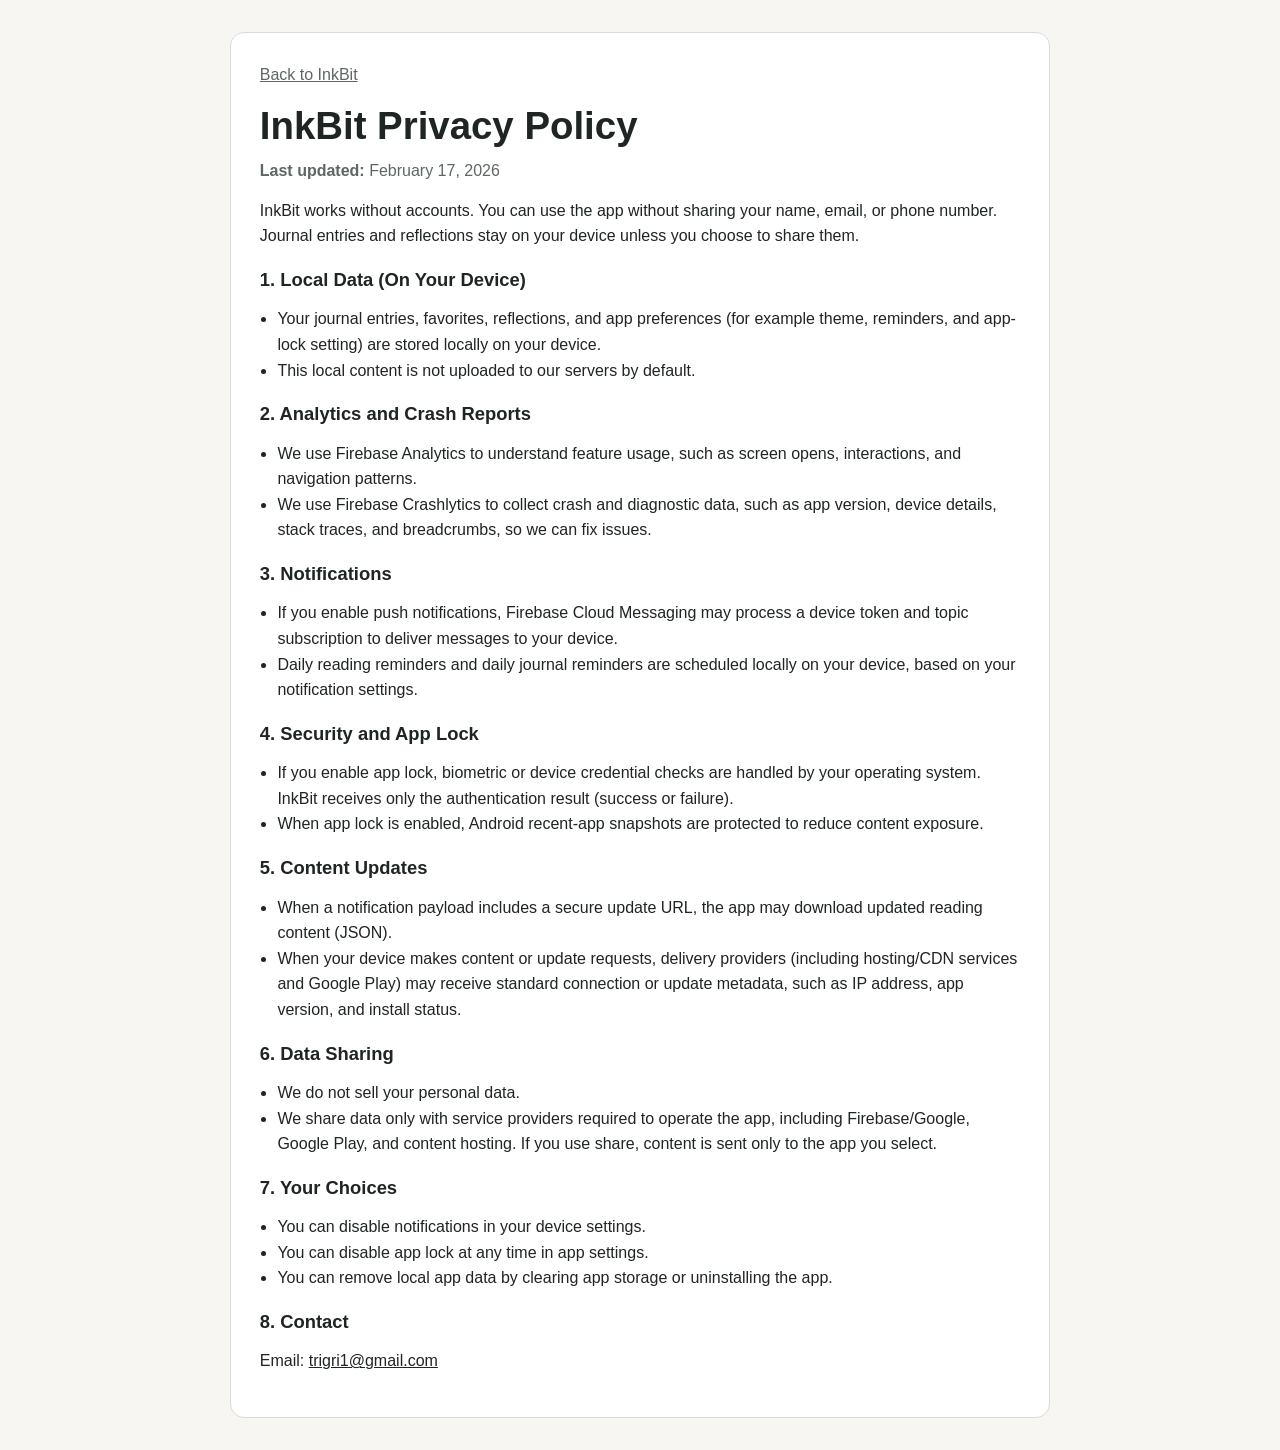
==== privacy/index.html @ 8ea50a35 "add index page for home page" ====
<!doctype html>
<html lang="en">
  <head>
    <meta charset="UTF-8" />
    <meta name="viewport" content="width=device-width, initial-scale=1" />
    <title>InkBit Privacy Policy</title>
    <meta
      name="description"
      content="InkBit privacy policy covering local data, analytics, crash reporting, notifications, security, and user choices."
    />
    <style>
      :root {
        color-scheme: light;
        --bg: #f7f6f3;
        --surface: #ffffff;
        --text: #1f2523;
        --muted: #5d6763;
        --border: #d8ddd9;
      }

      * {
        box-sizing: border-box;
      }

      body {
        margin: 0;
        background: var(--bg);
        color: var(--text);
        font-family: -apple-system, BlinkMacSystemFont, "Segoe UI", Roboto, Helvetica, Arial,
          "Apple Color Emoji", "Segoe UI Emoji", sans-serif;
        line-height: 1.6;
      }

      main {
        max-width: 860px;
        margin: 0 auto;
        padding: 1.25rem;
      }

      article {
        background: var(--surface);
        border: 1px solid var(--border);
        border-radius: 14px;
        padding: 1.25rem;
      }

      h1,
      h2 {
        margin-top: 0;
        line-height: 1.25;
      }

      h1 {
        margin-bottom: 0.5rem;
        font-size: clamp(1.8rem, 5.5vw, 2.4rem);
      }

      h2 {
        margin-top: 1.2rem;
        font-size: 1.15rem;
      }

      p {
        margin: 0 0 0.9rem;
      }

      ul {
        margin: 0 0 0.9rem;
        padding-left: 1.1rem;
      }

      .meta,
      .top-link {
        color: var(--muted);
      }

      .top-link a,
      a {
        color: inherit;
      }

      @media (min-width: 700px) {
        main {
          padding: 2rem 1.25rem;
        }

        article {
          padding: 1.8rem;
        }
      }
    </style>
  </head>
  <body>
    <main>
      <article>
        <!-- Source of truth: privacy/privacy_policy.md -->
        <p class="top-link"><a href="/">Back to InkBit</a></p>

        <h1>InkBit Privacy Policy</h1>
        <p class="meta"><strong>Last updated:</strong> February 17, 2026</p>

        <p>
          InkBit works without accounts. You can use the app without sharing your name, email, or phone number.
          Journal entries and reflections stay on your device unless you choose to share them.
        </p>

        <h2>1. Local Data (On Your Device)</h2>
        <ul>
          <li>
            Your journal entries, favorites, reflections, and app preferences (for example theme, reminders, and
            app-lock setting) are stored locally on your device.
          </li>
          <li>This local content is not uploaded to our servers by default.</li>
        </ul>

        <h2>2. Analytics and Crash Reports</h2>
        <ul>
          <li>
            We use Firebase Analytics to understand feature usage, such as screen opens, interactions, and
            navigation patterns.
          </li>
          <li>
            We use Firebase Crashlytics to collect crash and diagnostic data, such as app version, device details,
            stack traces, and breadcrumbs, so we can fix issues.
          </li>
        </ul>

        <h2>3. Notifications</h2>
        <ul>
          <li>
            If you enable push notifications, Firebase Cloud Messaging may process a device token and topic
            subscription to deliver messages to your device.
          </li>
          <li>
            Daily reading reminders and daily journal reminders are scheduled locally on your device, based on your
            notification settings.
          </li>
        </ul>

        <h2>4. Security and App Lock</h2>
        <ul>
          <li>
            If you enable app lock, biometric or device credential checks are handled by your operating system.
            InkBit receives only the authentication result (success or failure).
          </li>
          <li>
            When app lock is enabled, Android recent-app snapshots are protected to reduce content exposure.
          </li>
        </ul>

        <h2>5. Content Updates</h2>
        <ul>
          <li>
            When a notification payload includes a secure update URL, the app may download updated reading content
            (JSON).
          </li>
          <li>
            When your device makes content or update requests, delivery providers (including hosting/CDN services and
            Google Play) may receive standard connection or update metadata, such as IP address, app version, and
            install status.
          </li>
        </ul>

        <h2>6. Data Sharing</h2>
        <ul>
          <li>We do not sell your personal data.</li>
          <li>
            We share data only with service providers required to operate the app, including Firebase/Google, Google
            Play, and content hosting. If you use share, content is sent only to the app you select.
          </li>
        </ul>

        <h2>7. Your Choices</h2>
        <ul>
          <li>You can disable notifications in your device settings.</li>
          <li>You can disable app lock at any time in app settings.</li>
          <li>You can remove local app data by clearing app storage or uninstalling the app.</li>
        </ul>

        <h2>8. Contact</h2>
        <p>Email: <a href="mailto:trigri1@gmail.com">trigri1@gmail.com</a></p>
      </article>
    </main>
  </body>
</html>
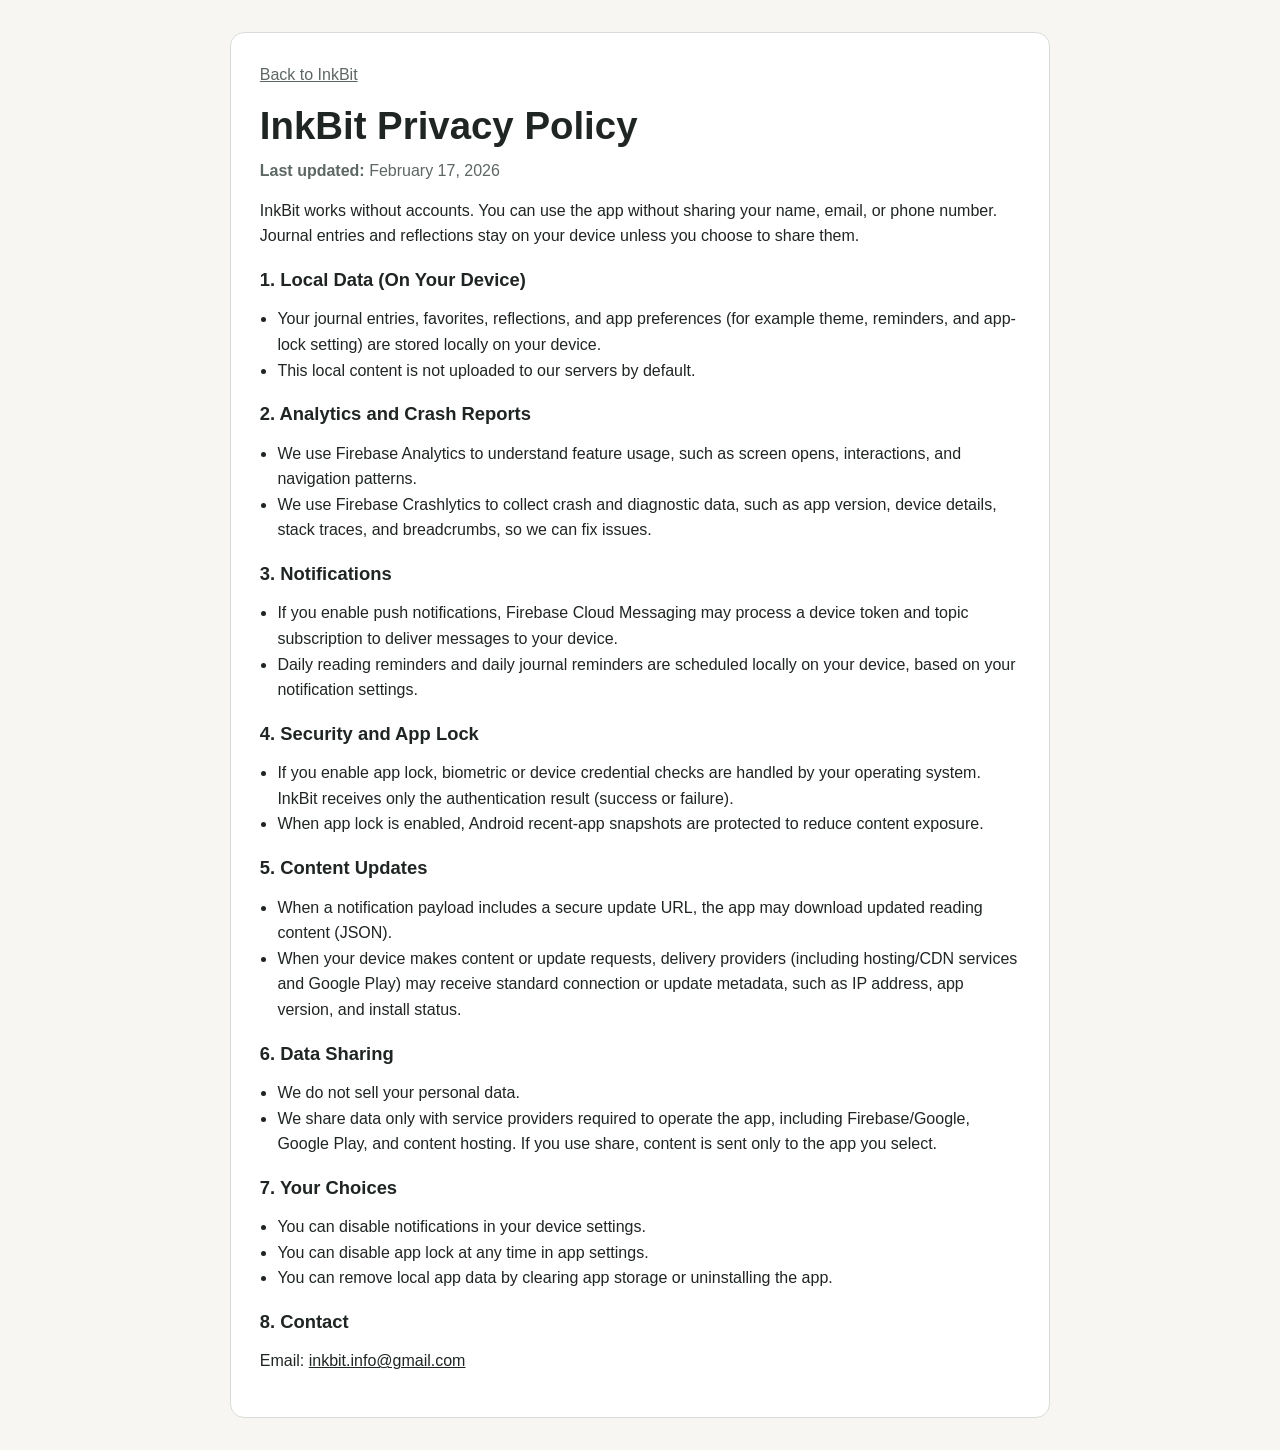
==== commit 101aa458: "add index page for home page" ====
--- a/privacy/index.html
+++ b/privacy/index.html
@@ -178,7 +178,7 @@
         </ul>
 
         <h2>8. Contact</h2>
-        <p>Email: <a href="mailto:trigri1@gmail.com">trigri1@gmail.com</a></p>
+        <p>Email: <a href="mailto:inkbit.info@gmail.com">inkbit.info@gmail.com</a></p>
       </article>
     </main>
   </body>
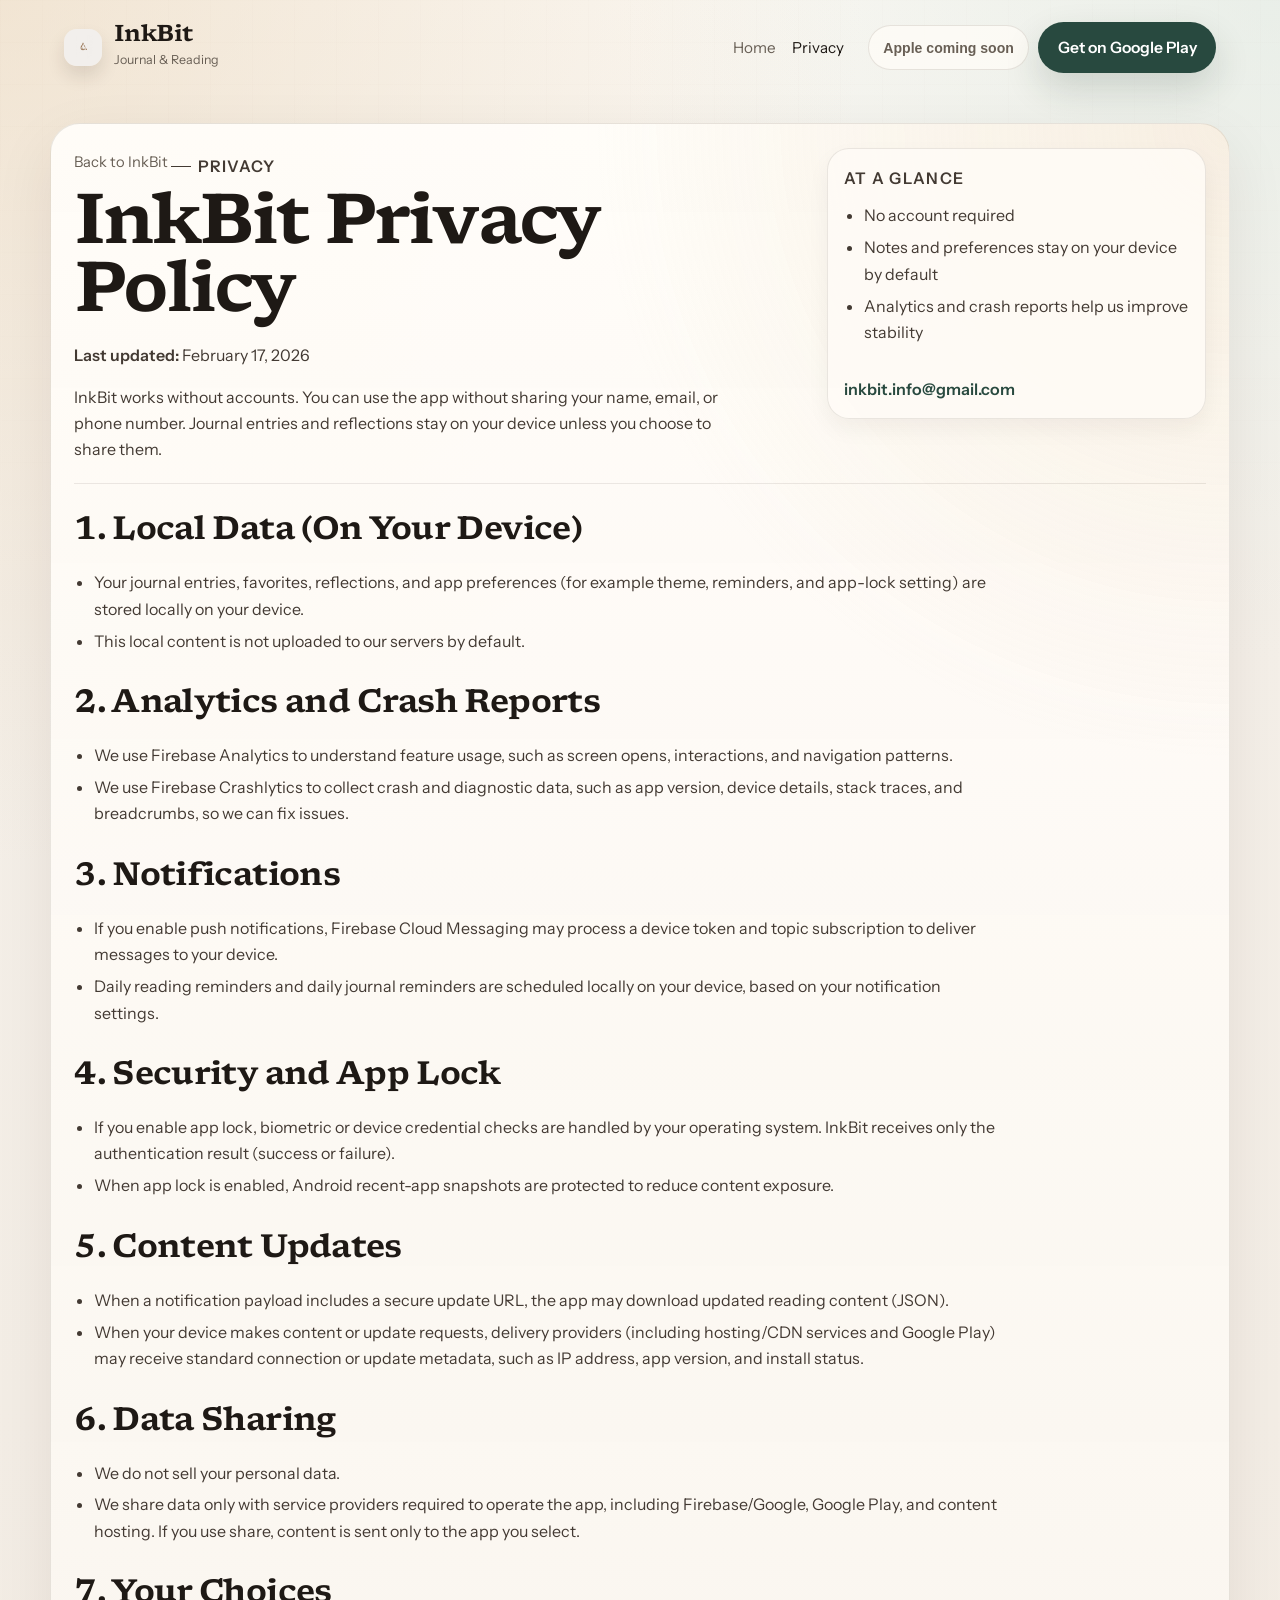
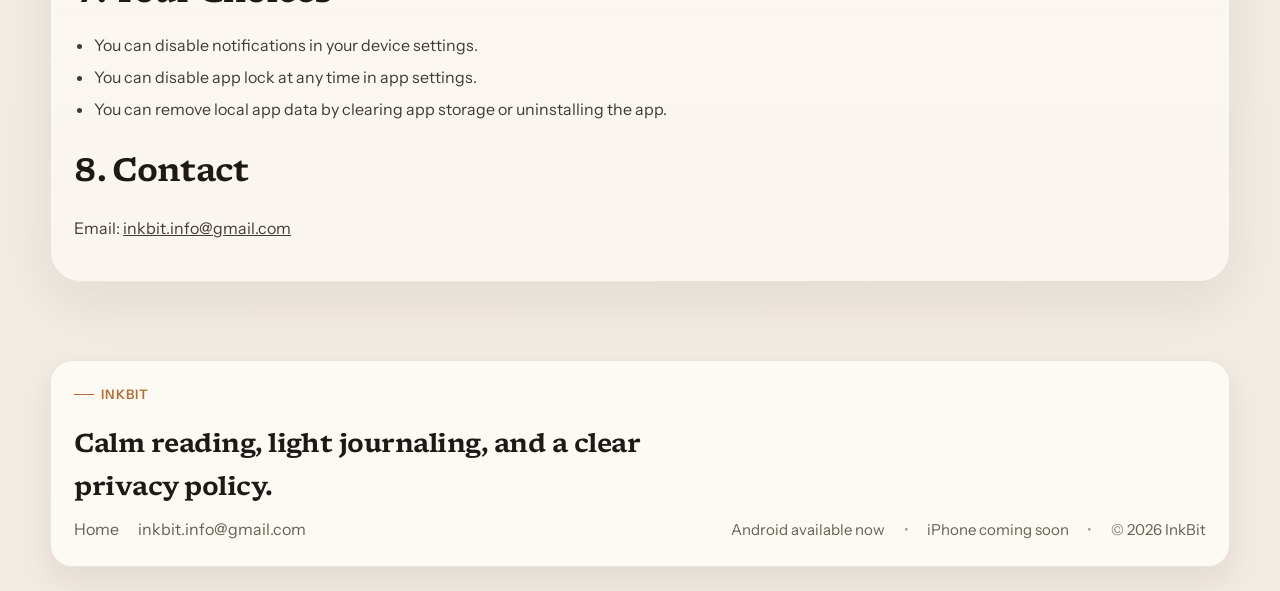
==== commit 8c76df55: "new desing look and feel" ====
--- a/privacy/index.html
+++ b/privacy/index.html
@@ -3,183 +3,225 @@
   <head>
     <meta charset="UTF-8" />
     <meta name="viewport" content="width=device-width, initial-scale=1" />
-    <title>InkBit Privacy Policy</title>
+    <title>InkBit: Journal & Reading Privacy Policy</title>
     <meta
       name="description"
-      content="InkBit privacy policy covering local data, analytics, crash reporting, notifications, security, and user choices."
-    />
-    <style>
-      :root {
-        color-scheme: light;
-        --bg: #f7f6f3;
-        --surface: #ffffff;
-        --text: #1f2523;
-        --muted: #5d6763;
-        --border: #d8ddd9;
-      }
-
-      * {
-        box-sizing: border-box;
-      }
-
-      body {
-        margin: 0;
-        background: var(--bg);
-        color: var(--text);
-        font-family: -apple-system, BlinkMacSystemFont, "Segoe UI", Roboto, Helvetica, Arial,
-          "Apple Color Emoji", "Segoe UI Emoji", sans-serif;
-        line-height: 1.6;
-      }
-
-      main {
-        max-width: 860px;
-        margin: 0 auto;
-        padding: 1.25rem;
-      }
-
-      article {
-        background: var(--surface);
-        border: 1px solid var(--border);
-        border-radius: 14px;
-        padding: 1.25rem;
-      }
-
-      h1,
-      h2 {
-        margin-top: 0;
-        line-height: 1.25;
-      }
-
-      h1 {
-        margin-bottom: 0.5rem;
-        font-size: clamp(1.8rem, 5.5vw, 2.4rem);
-      }
-
-      h2 {
-        margin-top: 1.2rem;
-        font-size: 1.15rem;
-      }
-
-      p {
-        margin: 0 0 0.9rem;
-      }
-
-      ul {
-        margin: 0 0 0.9rem;
-        padding-left: 1.1rem;
-      }
-
-      .meta,
-      .top-link {
-        color: var(--muted);
-      }
-
-      .top-link a,
-      a {
-        color: inherit;
-      }
-
-      @media (min-width: 700px) {
-        main {
-          padding: 2rem 1.25rem;
-        }
-
-        article {
-          padding: 1.8rem;
-        }
-      }
-    </style>
+      content="Privacy policy for InkBit: Journal & Reading, covering local data, analytics, crash reporting, notifications, security, and user choices."
+    />
+    <meta
+      http-equiv="Content-Security-Policy"
+      content="default-src 'self'; script-src 'self'; style-src 'self'; img-src 'self' data:; font-src 'self'; connect-src 'none'; object-src 'none'; base-uri 'none'; form-action 'self'; manifest-src 'self'; media-src 'self'; worker-src 'none'; block-all-mixed-content"
+    />
+    <meta name="robots" content="index,follow,max-image-preview:large" />
+    <meta name="referrer" content="no-referrer" />
+    <meta name="theme-color" content="#f4efe8" />
+    <link rel="icon" type="image/png" sizes="32x32" href="../assets/branding/favicon-32.png" />
+    <link rel="apple-touch-icon" sizes="180x180" href="../assets/branding/apple-touch-icon.png" />
+    <link rel="manifest" href="../site.webmanifest" />
+    <link rel="canonical" href="https://proj.github.io/inkbit-legal/privacy/" />
+    <link rel="preload" href="../assets/fonts/newsreader-600.woff2" as="font" type="font/woff2" crossorigin />
+    <link rel="preload" href="../assets/fonts/instrument-sans-400.woff2" as="font" type="font/woff2" crossorigin />
+    <link rel="stylesheet" href="../assets/site.css" />
+    <meta property="og:title" content="InkBit: Journal & Reading Privacy Policy" />
+    <meta
+      property="og:description"
+      content="Privacy policy for InkBit: Journal & Reading, covering local data, analytics, crash reporting, notifications, security, and user choices."
+    />
+    <meta property="og:url" content="https://proj.github.io/inkbit-legal/privacy/" />
+    <meta property="og:type" content="article" />
+    <meta property="og:site_name" content="InkBit: Journal & Reading" />
+    <meta property="og:image" content="https://proj.github.io/inkbit-legal/assets/branding/og-card.png" />
+    <meta property="og:image:alt" content="InkBit: Journal & Reading social preview" />
+    <meta property="og:image:width" content="1200" />
+    <meta property="og:image:height" content="630" />
+    <meta name="twitter:card" content="summary_large_image" />
+    <meta name="twitter:title" content="InkBit: Journal & Reading Privacy Policy" />
+    <meta
+      name="twitter:description"
+      content="Privacy policy for InkBit: Journal & Reading, covering local data, analytics, crash reporting, notifications, security, and user choices."
+    />
+    <meta name="twitter:image" content="https://proj.github.io/inkbit-legal/assets/branding/og-card.png" />
+    <script src="../assets/site.js" defer></script>
   </head>
-  <body>
-    <main>
-      <article>
-        <!-- Source of truth: privacy/privacy_policy.md -->
-        <p class="top-link"><a href="/">Back to InkBit</a></p>
-
-        <h1>InkBit Privacy Policy</h1>
-        <p class="meta"><strong>Last updated:</strong> February 17, 2026</p>
-
-        <p>
-          InkBit works without accounts. You can use the app without sharing your name, email, or phone number.
-          Journal entries and reflections stay on your device unless you choose to share them.
-        </p>
-
-        <h2>1. Local Data (On Your Device)</h2>
-        <ul>
-          <li>
-            Your journal entries, favorites, reflections, and app preferences (for example theme, reminders, and
-            app-lock setting) are stored locally on your device.
-          </li>
-          <li>This local content is not uploaded to our servers by default.</li>
-        </ul>
-
-        <h2>2. Analytics and Crash Reports</h2>
-        <ul>
-          <li>
-            We use Firebase Analytics to understand feature usage, such as screen opens, interactions, and
-            navigation patterns.
-          </li>
-          <li>
-            We use Firebase Crashlytics to collect crash and diagnostic data, such as app version, device details,
-            stack traces, and breadcrumbs, so we can fix issues.
-          </li>
-        </ul>
-
-        <h2>3. Notifications</h2>
-        <ul>
-          <li>
-            If you enable push notifications, Firebase Cloud Messaging may process a device token and topic
-            subscription to deliver messages to your device.
-          </li>
-          <li>
-            Daily reading reminders and daily journal reminders are scheduled locally on your device, based on your
-            notification settings.
-          </li>
-        </ul>
-
-        <h2>4. Security and App Lock</h2>
-        <ul>
-          <li>
-            If you enable app lock, biometric or device credential checks are handled by your operating system.
-            InkBit receives only the authentication result (success or failure).
-          </li>
-          <li>
-            When app lock is enabled, Android recent-app snapshots are protected to reduce content exposure.
-          </li>
-        </ul>
-
-        <h2>5. Content Updates</h2>
-        <ul>
-          <li>
-            When a notification payload includes a secure update URL, the app may download updated reading content
-            (JSON).
-          </li>
-          <li>
-            When your device makes content or update requests, delivery providers (including hosting/CDN services and
-            Google Play) may receive standard connection or update metadata, such as IP address, app version, and
-            install status.
-          </li>
-        </ul>
-
-        <h2>6. Data Sharing</h2>
-        <ul>
-          <li>We do not sell your personal data.</li>
-          <li>
-            We share data only with service providers required to operate the app, including Firebase/Google, Google
-            Play, and content hosting. If you use share, content is sent only to the app you select.
-          </li>
-        </ul>
-
-        <h2>7. Your Choices</h2>
-        <ul>
-          <li>You can disable notifications in your device settings.</li>
-          <li>You can disable app lock at any time in app settings.</li>
-          <li>You can remove local app data by clearing app storage or uninstalling the app.</li>
-        </ul>
-
-        <h2>8. Contact</h2>
-        <p>Email: <a href="mailto:inkbit.info@gmail.com">inkbit.info@gmail.com</a></p>
-      </article>
+  <body class="policy-page">
+    <a class="skip-link" href="#main">Skip to content</a>
+
+    <header class="site-header site-header--menu" data-site-header>
+      <div class="container site-header__inner">
+        <a class="brand" href="../" aria-label="InkBit home">
+          <img
+            class="brand__icon"
+            src="../assets/branding/inkbit_app_icon_1024.png"
+            alt=""
+            width="64"
+            height="64"
+          />
+          <span class="brand__lockup">
+            <span class="brand__name">InkBit</span>
+            <span class="brand__tag">Journal &amp; Reading</span>
+          </span>
+        </a>
+
+        <button
+          class="site-header__menu-toggle"
+          type="button"
+          aria-label="Open site menu"
+          aria-controls="site-primary-nav"
+          aria-expanded="false"
+          data-menu-toggle
+          hidden
+        >
+          <span></span>
+          <span></span>
+          <span></span>
+        </button>
+
+        <nav class="site-nav" id="site-primary-nav" aria-label="Primary">
+          <a href="../">Home</a>
+          <a href="./" aria-current="page">Privacy</a>
+        </nav>
+
+        <div class="site-header__actions" aria-label="Store availability">
+          <button class="button button--disabled site-header__coming-soon" type="button" disabled aria-disabled="true">
+            Apple coming soon
+          </button>
+          <a
+            class="button button--primary site-header__cta"
+            href="https://play.google.com/store/apps/details?id=com.trigri.inkbit"
+            target="_blank"
+            rel="noopener noreferrer"
+            >Get on Google Play</a
+          >
+        </div>
+      </div>
+    </header>
+
+    <main class="policy-main" id="main">
+      <section class="section policy-section">
+        <div class="container">
+          <article class="policy-article" data-reveal>
+            <div class="policy-hero">
+              <div class="policy-hero__copy">
+                <a class="policy-back" href="../">Back to InkBit</a>
+                <p class="section-kicker">Privacy</p>
+                <h1>InkBit Privacy Policy</h1>
+                <p class="policy-meta"><strong>Last updated:</strong> February 17, 2026</p>
+                <p class="policy-summary">
+                  InkBit works without accounts. You can use the app without sharing your name, email, or phone
+                  number. Journal entries and reflections stay on your device unless you choose to share them.
+                </p>
+              </div>
+
+              <aside class="policy-card" aria-label="Privacy at a glance">
+                <p class="policy-card__title">At a glance</p>
+                <ul class="policy-card__list">
+                  <li>No account required</li>
+                  <li>Notes and preferences stay on your device by default</li>
+                  <li>Analytics and crash reports help us improve stability</li>
+                </ul>
+                <a class="policy-card__link" href="mailto:inkbit.info@gmail.com">inkbit.info@gmail.com</a>
+              </aside>
+            </div>
+
+            <div class="policy-prose">
+              <h2>1. Local Data (On Your Device)</h2>
+              <ul>
+                <li>
+                  Your journal entries, favorites, reflections, and app preferences (for example theme, reminders, and
+                  app-lock setting) are stored locally on your device.
+                </li>
+                <li>This local content is not uploaded to our servers by default.</li>
+              </ul>
+
+              <h2>2. Analytics and Crash Reports</h2>
+              <ul>
+                <li>
+                  We use Firebase Analytics to understand feature usage, such as screen opens, interactions, and
+                  navigation patterns.
+                </li>
+                <li>
+                  We use Firebase Crashlytics to collect crash and diagnostic data, such as app version, device
+                  details, stack traces, and breadcrumbs, so we can fix issues.
+                </li>
+              </ul>
+
+              <h2>3. Notifications</h2>
+              <ul>
+                <li>
+                  If you enable push notifications, Firebase Cloud Messaging may process a device token and topic
+                  subscription to deliver messages to your device.
+                </li>
+                <li>
+                  Daily reading reminders and daily journal reminders are scheduled locally on your device, based on
+                  your notification settings.
+                </li>
+              </ul>
+
+              <h2>4. Security and App Lock</h2>
+              <ul>
+                <li>
+                  If you enable app lock, biometric or device credential checks are handled by your operating system.
+                  InkBit receives only the authentication result (success or failure).
+                </li>
+                <li>When app lock is enabled, Android recent-app snapshots are protected to reduce content exposure.</li>
+              </ul>
+
+              <h2>5. Content Updates</h2>
+              <ul>
+                <li>
+                  When a notification payload includes a secure update URL, the app may download updated reading
+                  content (JSON).
+                </li>
+                <li>
+                  When your device makes content or update requests, delivery providers (including hosting/CDN services
+                  and Google Play) may receive standard connection or update metadata, such as IP address, app
+                  version, and install status.
+                </li>
+              </ul>
+
+              <h2>6. Data Sharing</h2>
+              <ul>
+                <li>We do not sell your personal data.</li>
+                <li>
+                  We share data only with service providers required to operate the app, including Firebase/Google,
+                  Google Play, and content hosting. If you use share, content is sent only to the app you select.
+                </li>
+              </ul>
+
+              <h2>7. Your Choices</h2>
+              <ul>
+                <li>You can disable notifications in your device settings.</li>
+                <li>You can disable app lock at any time in app settings.</li>
+                <li>You can remove local app data by clearing app storage or uninstalling the app.</li>
+              </ul>
+
+              <h2>8. Contact</h2>
+              <p>Email: <a href="mailto:inkbit.info@gmail.com">inkbit.info@gmail.com</a></p>
+            </div>
+          </article>
+        </div>
+      </section>
     </main>
+
+    <footer class="site-footer">
+      <div class="container">
+        <div class="site-footer__panel" data-reveal>
+          <div class="site-footer__top">
+            <p class="section-kicker">InkBit</p>
+            <h2 class="site-footer__title">Calm reading, light journaling, and a clear privacy policy.</h2>
+            <div class="site-footer__links">
+              <a href="../">Home</a>
+              <a href="mailto:inkbit.info@gmail.com">inkbit.info@gmail.com</a>
+            </div>
+          </div>
+
+          <div class="site-footer__meta">
+            <span>Android available now</span>
+            <span>iPhone coming soon</span>
+            <span>&copy; 2026 InkBit</span>
+          </div>
+        </div>
+      </div>
+    </footer>
   </body>
 </html>
--- a/assets/site.css
+++ b/assets/site.css
@@ -0,0 +1,1469 @@
+@font-face {
+  font-family: "Instrument Sans";
+  src: url("fonts/instrument-sans-400.woff2") format("woff2");
+  font-weight: 400;
+  font-style: normal;
+  font-display: swap;
+}
+
+@font-face {
+  font-family: "Instrument Sans";
+  src: url("fonts/instrument-sans-600.woff2") format("woff2");
+  font-weight: 600;
+  font-style: normal;
+  font-display: swap;
+}
+
+@font-face {
+  font-family: "Newsreader";
+  src: url("fonts/newsreader-600.woff2") format("woff2");
+  font-weight: 600;
+  font-style: normal;
+  font-display: swap;
+}
+
+:root {
+  color-scheme: light;
+  --header-offset: 6.5rem;
+  --bg: #f4efe8;
+  --bg-strong: #ebe2d5;
+  --surface: rgba(255, 252, 247, 0.94);
+  --surface-solid: #fffdfa;
+  --surface-soft: #f6f0e6;
+  --surface-deep: #ecdfcf;
+  --text: #1e1915;
+  --muted: #685f55;
+  --line: rgba(69, 53, 39, 0.14);
+  --line-strong: rgba(53, 37, 23, 0.22);
+  --accent: #28493f;
+  --accent-strong: #183128;
+  --accent-soft: #dbe7e0;
+  --warm: #e8d2b4;
+  --warm-strong: #b56f36;
+  --shadow-soft: 0 20px 60px rgba(45, 30, 19, 0.08);
+  --shadow-card: 0 14px 32px rgba(40, 27, 18, 0.08);
+  --radius-xl: 28px;
+  --radius-lg: 22px;
+  --radius-md: 16px;
+  --radius-sm: 12px;
+  --max-width: 1180px;
+}
+
+* {
+  box-sizing: border-box;
+}
+
+html {
+  scroll-behavior: smooth;
+  scroll-padding-top: var(--header-offset);
+}
+
+body {
+  margin: 0;
+  min-width: 320px;
+  background:
+    radial-gradient(circle at top left, rgba(232, 210, 180, 0.5), transparent 34%),
+    radial-gradient(circle at top right, rgba(219, 231, 224, 0.55), transparent 26%),
+    linear-gradient(180deg, #fbf8f3 0%, var(--bg) 28%, #f2ebe2 100%);
+  color: var(--text);
+  font-family: "Instrument Sans", -apple-system, BlinkMacSystemFont, "Segoe UI", sans-serif;
+  line-height: 1.65;
+}
+
+body::before {
+  content: "";
+  position: fixed;
+  inset: 0;
+  pointer-events: none;
+  background-image:
+    linear-gradient(rgba(87, 68, 46, 0.03) 1px, transparent 1px),
+    linear-gradient(90deg, rgba(87, 68, 46, 0.03) 1px, transparent 1px);
+  background-size: 42px 42px;
+  mask-image: linear-gradient(180deg, rgba(0, 0, 0, 0.25), transparent 72%);
+}
+
+img {
+  max-width: 100%;
+}
+
+a {
+  color: inherit;
+}
+
+button,
+a {
+  -webkit-tap-highlight-color: transparent;
+}
+
+:focus-visible {
+  outline: 3px solid rgba(181, 111, 54, 0.45);
+  outline-offset: 4px;
+}
+
+.skip-link {
+  position: absolute;
+  left: 1rem;
+  top: -4rem;
+  z-index: 100;
+  padding: 0.75rem 1rem;
+  border-radius: 999px;
+  background: var(--text);
+  color: #fff;
+  text-decoration: none;
+}
+
+.skip-link:focus {
+  top: 1rem;
+}
+
+.container {
+  width: min(calc(100% - 2rem), var(--max-width));
+  margin: 0 auto;
+}
+
+.section {
+  padding: 1.8rem 0;
+}
+
+.section[id] {
+  scroll-margin-top: var(--header-offset);
+}
+
+.section-header {
+  max-width: 46rem;
+  margin-bottom: 1.15rem;
+}
+
+.section-kicker {
+  display: inline-flex;
+  align-items: center;
+  gap: 0.4rem;
+  margin: 0 0 0.85rem;
+  color: var(--warm-strong);
+  font-size: 0.82rem;
+  font-weight: 600;
+  letter-spacing: 0.08em;
+  text-transform: uppercase;
+}
+
+.section-kicker::before {
+  content: "";
+  width: 1.25rem;
+  height: 1px;
+  background: currentColor;
+}
+
+.section-title {
+  margin: 0;
+  font-family: "Newsreader", Georgia, serif;
+  font-weight: 600;
+  font-size: clamp(1.85rem, 4.35vw, 3rem);
+  line-height: 1.04;
+  letter-spacing: -0.03em;
+}
+
+.section-copy {
+  margin: 0.85rem 0 0;
+  color: var(--muted);
+  font-size: 1.03rem;
+}
+
+.button {
+  display: inline-flex;
+  align-items: center;
+  justify-content: center;
+  gap: 0.55rem;
+  min-height: 3.2rem;
+  padding: 0.8rem 1.15rem;
+  border: 1px solid transparent;
+  border-radius: 999px;
+  font-size: 0.98rem;
+  font-weight: 600;
+  line-height: 1;
+  text-decoration: none;
+  transition:
+    transform 180ms ease,
+    background-color 180ms ease,
+    border-color 180ms ease,
+    color 180ms ease;
+}
+
+.button:hover,
+.button:focus-visible {
+  transform: translateY(-1px);
+}
+
+.button:active {
+  transform: translateY(1px);
+}
+
+.button--primary {
+  background: var(--accent);
+  color: #fff;
+  box-shadow: 0 16px 36px rgba(24, 49, 40, 0.16);
+}
+
+.button--primary:hover,
+.button--primary:focus-visible {
+  background: var(--accent-strong);
+}
+
+.button--secondary {
+  background: rgba(255, 252, 247, 0.9);
+  border-color: var(--line-strong);
+  color: var(--text);
+}
+
+.button--quiet {
+  background: rgba(255, 252, 247, 0.72);
+  border-color: transparent;
+  color: var(--muted);
+}
+
+.button--disabled,
+.button--disabled:hover,
+.button--disabled:focus-visible,
+.button--disabled:active {
+  background: rgba(255, 252, 247, 0.74);
+  border-color: rgba(69, 53, 39, 0.12);
+  color: var(--muted);
+  box-shadow: none;
+  cursor: not-allowed;
+  transform: none;
+}
+
+.site-header {
+  position: sticky;
+  top: 0;
+  z-index: 20;
+  padding-top: 0.7rem;
+}
+
+.site-header__inner {
+  display: flex;
+  flex-wrap: wrap;
+  align-items: center;
+  gap: 1rem;
+  min-height: 4rem;
+  padding: 0.62rem 0.82rem;
+  border: 1px solid transparent;
+  border-radius: 999px;
+  transition:
+    background-color 180ms ease,
+    border-color 180ms ease,
+    box-shadow 180ms ease;
+}
+
+.site-header.is-scrolled .site-header__inner {
+  background: rgba(255, 252, 247, 0.82);
+  border-color: rgba(69, 53, 39, 0.09);
+  box-shadow: 0 14px 30px rgba(31, 23, 16, 0.08);
+  backdrop-filter: blur(14px);
+}
+
+.brand {
+  display: inline-flex;
+  align-items: center;
+  gap: 0.75rem;
+  min-width: 0;
+  text-decoration: none;
+}
+
+.brand__icon {
+  width: 2.35rem;
+  height: 2.35rem;
+  border-radius: 0.8rem;
+  box-shadow: 0 10px 18px rgba(53, 37, 23, 0.12);
+}
+
+.brand__lockup {
+  min-width: 0;
+}
+
+.brand__name {
+  display: block;
+  font-family: "Newsreader", Georgia, serif;
+  font-weight: 600;
+  font-size: 1.42rem;
+  line-height: 1;
+  letter-spacing: -0.02em;
+}
+
+.brand__tag {
+  display: block;
+  margin-top: 0.14rem;
+  color: var(--muted);
+  font-size: 0.78rem;
+}
+
+.site-nav {
+  display: flex;
+  order: 3;
+  width: 100%;
+  align-items: center;
+  gap: 0.55rem;
+  overflow-x: auto;
+  padding-bottom: 0.15rem;
+  scrollbar-width: none;
+  -webkit-overflow-scrolling: touch;
+}
+
+.site-nav::-webkit-scrollbar {
+  display: none;
+}
+
+.site-nav a {
+  flex: 0 0 auto;
+  color: var(--muted);
+  padding: 0.52rem 0.85rem;
+  border: 1px solid rgba(69, 53, 39, 0.1);
+  border-radius: 999px;
+  background: rgba(255, 252, 247, 0.78);
+  font-size: 0.92rem;
+  text-decoration: none;
+  transition:
+    background-color 180ms ease,
+    border-color 180ms ease,
+    color 180ms ease;
+}
+
+.site-nav a:hover,
+.site-nav a:focus-visible,
+.site-nav a[aria-current="location"],
+.site-nav a[aria-current="page"] {
+  background: rgba(255, 252, 247, 0.96);
+  border-color: rgba(69, 53, 39, 0.16);
+  color: var(--text);
+}
+
+.site-header__cta {
+  white-space: nowrap;
+}
+
+.site-header__actions {
+  display: inline-flex;
+  align-items: center;
+  gap: 0.55rem;
+  margin-left: auto;
+}
+
+.site-header__actions .button {
+  width: auto;
+}
+
+.site-header__menu-toggle {
+  display: none;
+  align-items: center;
+  justify-content: center;
+  flex-direction: column;
+  gap: 0.24rem;
+  width: 2.8rem;
+  height: 2.8rem;
+  margin-left: auto;
+  border: 1px solid rgba(69, 53, 39, 0.1);
+  border-radius: 999px;
+  background: rgba(255, 252, 247, 0.78);
+  color: var(--text);
+  box-shadow: 0 10px 18px rgba(31, 23, 16, 0.06);
+}
+
+.site-header__menu-toggle span {
+  display: block;
+  width: 1rem;
+  height: 1.5px;
+  border-radius: 999px;
+  background: currentColor;
+  transition:
+    transform 180ms ease,
+    opacity 180ms ease;
+}
+
+.site-header__menu-toggle[aria-expanded="true"] span:nth-child(1) {
+  transform: translateY(0.34rem) rotate(45deg);
+}
+
+.site-header__menu-toggle[aria-expanded="true"] span:nth-child(2) {
+  opacity: 0;
+}
+
+.site-header__menu-toggle[aria-expanded="true"] span:nth-child(3) {
+  transform: translateY(-0.34rem) rotate(-45deg);
+}
+
+.site-header__coming-soon {
+  min-height: 2.8rem;
+  padding-inline: 0.9rem;
+  font-size: 0.88rem;
+}
+
+.hero {
+  padding-top: 0.95rem;
+}
+
+.hero__panel {
+  display: grid;
+  gap: 1.35rem;
+  padding: 1.1rem;
+  border: 1px solid rgba(53, 37, 23, 0.09);
+  border-radius: calc(var(--radius-xl) + 6px);
+  background:
+    radial-gradient(circle at top left, rgba(232, 210, 180, 0.5), transparent 34%),
+    linear-gradient(180deg, rgba(255, 253, 250, 0.94) 0%, rgba(251, 246, 240, 0.92) 100%);
+  box-shadow: var(--shadow-soft);
+}
+
+.hero__copy {
+  align-self: center;
+}
+
+.hero__title {
+  margin: 0;
+  font-family: "Newsreader", Georgia, serif;
+  font-weight: 600;
+  max-width: 9.5ch;
+  font-size: clamp(2.15rem, 5.2vw, 4.05rem);
+  line-height: 0.97;
+  letter-spacing: -0.045em;
+  text-wrap: balance;
+}
+
+.hero__copy p {
+  max-width: 26rem;
+}
+
+.hero__lede {
+  margin: 0.95rem 0 0;
+  font-size: 1rem;
+  color: var(--muted);
+}
+
+.hero__trust {
+  margin: 0.85rem 0 0;
+  color: #544b43;
+  font-size: 0.93rem;
+}
+
+.hero__meta {
+  display: flex;
+  flex-wrap: wrap;
+  gap: 0.75rem;
+  margin-top: 0.85rem;
+  color: var(--muted);
+  font-size: 0.92rem;
+}
+
+.hero__visual {
+  position: relative;
+}
+
+.device-showcase {
+  position: relative;
+  padding: 1.25rem;
+  border: 1px solid rgba(69, 53, 39, 0.1);
+  border-radius: var(--radius-xl);
+  background:
+    linear-gradient(160deg, rgba(255, 252, 247, 0.86), rgba(244, 236, 226, 0.84)),
+    rgba(255, 255, 255, 0.58);
+  overflow: hidden;
+}
+
+.device-showcase::before,
+.device-showcase::after {
+  content: "";
+  position: absolute;
+  border-radius: 50%;
+  filter: blur(10px);
+}
+
+.device-showcase::before {
+  top: -2rem;
+  right: -2rem;
+  width: 10rem;
+  height: 10rem;
+  background: rgba(232, 210, 180, 0.56);
+}
+
+.device-showcase::after {
+  left: -2rem;
+  bottom: -2rem;
+  width: 9rem;
+  height: 9rem;
+  background: rgba(219, 231, 224, 0.62);
+}
+
+.device-frame {
+  position: relative;
+  z-index: 1;
+  max-width: 23rem;
+  margin: 0 auto;
+  padding: 0.65rem;
+  border-radius: 2.2rem;
+  background: linear-gradient(180deg, #2d2723, #0f0d0c);
+  box-shadow: 0 32px 54px rgba(22, 14, 10, 0.28);
+}
+
+.device-frame::before {
+  content: "";
+  position: absolute;
+  left: 50%;
+  top: 0.52rem;
+  transform: translateX(-50%);
+  width: 36%;
+  height: 0.42rem;
+  border-radius: 999px;
+  background: rgba(255, 255, 255, 0.12);
+}
+
+.device-screen {
+  position: relative;
+  overflow: hidden;
+  border-radius: 1.7rem;
+  background: #ebe2d5;
+  aspect-ratio: 1280 / 2856;
+}
+
+.device-screen img {
+  display: block;
+  width: 100%;
+  height: 100%;
+  object-fit: cover;
+  object-position: top center;
+}
+
+.device-showcase__card {
+  position: absolute;
+  right: 0.7rem;
+  bottom: 1.2rem;
+  z-index: 2;
+  max-width: 13rem;
+  padding: 0.9rem 1rem;
+  border: 1px solid rgba(69, 53, 39, 0.12);
+  border-radius: var(--radius-md);
+  background: rgba(255, 253, 249, 0.88);
+  box-shadow: var(--shadow-card);
+  backdrop-filter: blur(14px);
+}
+
+.device-showcase__card strong {
+  display: block;
+  margin-bottom: 0.32rem;
+  font-size: 0.96rem;
+}
+
+.device-showcase__card p {
+  margin: 0;
+  color: var(--muted);
+  font-size: 0.9rem;
+}
+
+.ritual-grid {
+  display: grid;
+  gap: 1rem;
+}
+
+.ritual-card {
+  padding: 1.15rem;
+  border: 1px solid rgba(69, 53, 39, 0.1);
+  border-radius: var(--radius-lg);
+  background: rgba(255, 252, 247, 0.8);
+  box-shadow: 0 10px 22px rgba(40, 27, 18, 0.05);
+}
+
+.ritual-card__number {
+  display: inline-flex;
+  align-items: center;
+  justify-content: center;
+  width: 2rem;
+  height: 2rem;
+  margin-bottom: 1rem;
+  border-radius: 999px;
+  background: var(--warm);
+  color: #72461d;
+  font-size: 0.9rem;
+  font-weight: 700;
+}
+
+.ritual-card h3,
+.story-card h3,
+.faq details summary,
+.policy-article h2 {
+  margin: 0;
+  font-family: "Newsreader", Georgia, serif;
+  font-weight: 600;
+  letter-spacing: -0.02em;
+}
+
+.ritual-card h3 {
+  font-size: 1.55rem;
+}
+
+.ritual-card p {
+  margin: 0.7rem 0 0;
+  color: var(--muted);
+}
+
+.story-grid {
+  display: grid;
+  gap: 1rem;
+}
+
+.story-card {
+  display: flex;
+  flex-direction: column;
+  height: 100%;
+  position: relative;
+  overflow: hidden;
+  padding: 1rem;
+  border: 1px solid rgba(69, 53, 39, 0.1);
+  border-radius: calc(var(--radius-lg) + 2px);
+  background: rgba(255, 253, 249, 0.82);
+  box-shadow: var(--shadow-card);
+}
+
+.story-card__intro {
+  display: grid;
+  align-content: start;
+  margin-bottom: 0.95rem;
+}
+
+.story-card__eyebrow {
+  display: inline-flex;
+  align-items: center;
+  margin-bottom: 0.6rem;
+  padding: 0.32rem 0.65rem;
+  border-radius: 999px;
+  background: rgba(232, 210, 180, 0.72);
+  color: #7c511f;
+  font-size: 0.78rem;
+  font-weight: 600;
+}
+
+.story-card h3 {
+  max-width: 13ch;
+  font-size: clamp(1.55rem, 2.45vw, 1.95rem);
+}
+
+.story-card p {
+  margin: 0.55rem 0 0;
+  max-width: 28rem;
+  color: var(--muted);
+}
+
+.story-card--lead {
+  padding: 1.25rem;
+}
+
+.story-card__stack {
+  display: flex;
+  flex-direction: column;
+  gap: 1rem;
+  min-height: 100%;
+}
+
+.story-card__points {
+  display: flex;
+  flex-wrap: wrap;
+  gap: 0.55rem;
+  margin: auto 0 0;
+  padding: 0;
+  list-style: none;
+}
+
+.story-card__points li {
+  display: inline-flex;
+  align-items: center;
+  min-height: 2rem;
+  padding: 0.38rem 0.68rem;
+  border: 1px solid rgba(69, 53, 39, 0.11);
+  border-radius: 999px;
+  background: rgba(255, 252, 247, 0.78);
+  color: #5f4f3d;
+  font-size: 0.84rem;
+  font-weight: 600;
+}
+
+.shot-media {
+  position: relative;
+  display: grid;
+  flex: 0 0 auto;
+  place-items: center;
+  width: 100%;
+  overflow: hidden;
+  margin-top: 1rem;
+  padding: 0.56rem;
+  border-radius: 2.1rem;
+  background: linear-gradient(180deg, #2d2723, #0f0d0c);
+  box-shadow: 0 28px 48px rgba(22, 14, 10, 0.18);
+  aspect-ratio: 1280 / 2856;
+}
+
+.shot-media::before {
+  content: "";
+  position: absolute;
+  left: 50%;
+  top: 0.48rem;
+  z-index: 2;
+  width: 36%;
+  height: 0.36rem;
+  border-radius: 999px;
+  transform: translateX(-50%);
+  background: rgba(255, 255, 255, 0.12);
+}
+
+.story-card--lead .shot-media {
+  margin-top: 1.25rem;
+}
+
+.story-card:not(.story-card--lead) .shot-media {
+  width: 100%;
+  max-width: 21.25rem;
+  margin-inline: auto;
+}
+
+.shot-placeholder {
+  position: absolute;
+  inset: 0;
+  display: flex;
+  align-items: center;
+  justify-content: center;
+  padding: 1rem;
+  color: #66594d;
+  font-size: 0.95rem;
+  text-align: center;
+}
+
+.shot-image {
+  position: relative;
+  z-index: 1;
+  display: block;
+  width: 100%;
+  height: 100%;
+  border-radius: 1.5rem;
+  background: #efe5d8;
+  object-fit: contain;
+  object-position: top center;
+}
+
+.shot-media.is-missing .shot-image {
+  visibility: hidden;
+}
+
+.faq {
+  display: grid;
+  gap: 0;
+  border-top: 1px solid rgba(69, 53, 39, 0.12);
+}
+
+.faq details {
+  padding: 1rem 0;
+  border-bottom: 1px solid rgba(69, 53, 39, 0.12);
+  background: transparent;
+  box-shadow: none;
+}
+
+.faq details[open] {
+  background: transparent;
+}
+
+.faq details summary {
+  cursor: pointer;
+  list-style: none;
+  padding-right: 1.75rem;
+  font-size: 1.28rem;
+  position: relative;
+}
+
+.faq details summary::-webkit-details-marker {
+  display: none;
+}
+
+.faq details summary::after {
+  content: "+";
+  position: absolute;
+  right: 0;
+  top: -0.02rem;
+  color: var(--warm-strong);
+  font-size: 1.35rem;
+  font-family: "Instrument Sans", sans-serif;
+}
+
+.faq details[open] summary::after {
+  content: "-";
+}
+
+.faq details p {
+  margin: 0.8rem 0 0;
+  max-width: 48rem;
+  color: var(--muted);
+}
+
+.site-footer {
+  padding: 1rem 0 1.5rem;
+}
+
+.site-footer__panel {
+  display: grid;
+  gap: 1rem;
+  padding: 1rem 1.1rem;
+  border: 1px solid rgba(69, 53, 39, 0.11);
+  border-radius: var(--radius-lg);
+  background: rgba(255, 252, 247, 0.82);
+  box-shadow: var(--shadow-card);
+}
+
+.site-footer__top {
+  display: flex;
+  flex-direction: column;
+  gap: 0.4rem;
+}
+
+.site-footer__title {
+  margin: 0;
+  font-family: "Newsreader", Georgia, serif;
+  font-weight: 600;
+  font-size: 1.6rem;
+  letter-spacing: -0.02em;
+}
+
+.site-footer__links,
+.site-footer__meta {
+  display: flex;
+  flex-wrap: wrap;
+  gap: 0.75rem 1.15rem;
+  color: var(--muted);
+}
+
+.site-footer__links a {
+  text-decoration: none;
+}
+
+.site-footer__links a:hover,
+.site-footer__links a:focus-visible {
+  color: var(--text);
+}
+
+.site-footer__meta {
+  font-size: 0.94rem;
+}
+
+.site-footer__meta span + span::before {
+  content: "•";
+  margin-right: 1.15rem;
+  color: rgba(104, 95, 85, 0.65);
+}
+
+.policy-page .site-header {
+  margin-bottom: 0;
+}
+
+.policy-main {
+  padding-bottom: 1.4rem;
+}
+
+.policy-section {
+  padding-top: 0.95rem;
+}
+
+.policy-article {
+  padding: 1.25rem;
+  border: 1px solid rgba(69, 53, 39, 0.11);
+  border-radius: calc(var(--radius-xl) + 2px);
+  background:
+    radial-gradient(circle at top right, rgba(232, 210, 180, 0.34), transparent 30%),
+    linear-gradient(180deg, rgba(255, 253, 249, 0.94) 0%, rgba(251, 246, 240, 0.9) 100%);
+  box-shadow: var(--shadow-soft);
+}
+
+.policy-hero {
+  display: grid;
+  gap: 1rem;
+  margin-bottom: 1.35rem;
+  padding-bottom: 1.25rem;
+  border-bottom: 1px solid rgba(69, 53, 39, 0.1);
+}
+
+.policy-hero__copy {
+  min-width: 0;
+}
+
+.policy-back {
+  display: inline-flex;
+  align-items: center;
+  gap: 0.45rem;
+  margin-bottom: 0.8rem;
+  color: var(--muted);
+  font-size: 0.92rem;
+  text-decoration: none;
+}
+
+.policy-summary {
+  margin: 0.95rem 0 0;
+  max-width: 42rem;
+  color: var(--muted);
+  font-size: 1.02rem;
+}
+
+.policy-article h1 {
+  margin: 0;
+  font-family: "Newsreader", Georgia, serif;
+  font-weight: 600;
+  max-width: 11ch;
+  font-size: clamp(2.55rem, 6.5vw, 4.35rem);
+  line-height: 0.98;
+  letter-spacing: -0.04em;
+}
+
+.policy-meta {
+  margin: 0.8rem 0 0;
+  color: var(--muted);
+}
+
+.policy-card {
+  align-self: start;
+  padding: 1rem;
+  border: 1px solid rgba(69, 53, 39, 0.11);
+  border-radius: var(--radius-lg);
+  background: rgba(255, 252, 247, 0.82);
+  box-shadow: 0 10px 22px rgba(40, 27, 18, 0.05);
+}
+
+.policy-card__title {
+  margin: 0 0 0.7rem;
+  color: var(--warm-strong);
+  font-size: 0.82rem;
+  font-weight: 600;
+  letter-spacing: 0.08em;
+  text-transform: uppercase;
+}
+
+.policy-card__list {
+  margin: 0;
+  padding-left: 1.1rem;
+  color: #433a33;
+}
+
+.policy-card__list li + li {
+  margin-top: 0.45rem;
+}
+
+.policy-card__link {
+  display: inline-flex;
+  margin-top: 0.9rem;
+  color: var(--accent);
+  font-weight: 600;
+  text-decoration: none;
+}
+
+.policy-card__link:hover,
+.policy-card__link:focus-visible {
+  color: var(--accent-strong);
+}
+
+.policy-prose {
+  max-width: 58rem;
+}
+
+.policy-prose > :first-child {
+  margin-top: 0;
+}
+
+.policy-article h2 {
+  margin-top: 1.5rem;
+  font-size: clamp(1.65rem, 3vw, 2rem);
+}
+
+.policy-article p,
+.policy-article li {
+  color: #433a33;
+  font-size: 1rem;
+}
+
+.policy-article ul {
+  margin: 0.7rem 0 1rem;
+  padding-left: 1.25rem;
+}
+
+.policy-article li + li {
+  margin-top: 0.35rem;
+}
+
+[data-reveal] {
+  opacity: 1;
+  transform: none;
+}
+
+[data-reveal].is-visible {
+  opacity: 1;
+  transform: translateY(0);
+}
+
+@media (min-width: 700px) {
+  .section {
+    padding: 2.45rem 0;
+  }
+
+  .site-footer__panel,
+  .policy-article,
+  .hero__panel {
+    padding: 1.45rem;
+  }
+
+  .ritual-grid {
+    grid-template-columns: repeat(3, minmax(0, 1fr));
+  }
+
+  .site-footer__panel {
+    grid-template-columns: 1.3fr auto;
+    align-items: end;
+  }
+
+  .policy-hero {
+    grid-template-columns: minmax(0, 1.12fr) minmax(15rem, 0.58fr);
+    align-items: start;
+    column-gap: 1.35rem;
+  }
+
+  .site-footer__top {
+    max-width: 36rem;
+  }
+}
+
+@media (min-width: 960px) {
+  .section-header {
+    display: grid;
+    grid-template-columns: minmax(0, 1.1fr) minmax(17rem, 0.72fr);
+    column-gap: 1.4rem;
+    align-items: end;
+    max-width: none;
+  }
+
+  .section-header .section-kicker,
+  .section-header .section-title {
+    grid-column: 1;
+  }
+
+  .section-header .section-copy {
+    grid-column: 2;
+    margin: 0;
+    max-width: 24rem;
+  }
+
+  .section-header--compact {
+    display: block;
+    max-width: 38rem;
+  }
+
+  .site-header__inner {
+    flex-wrap: nowrap;
+  }
+
+  .site-nav {
+    order: 0;
+    width: auto;
+    gap: 1rem;
+    margin-left: auto;
+    margin-right: 0.5rem;
+    overflow: visible;
+    padding-bottom: 0;
+  }
+
+  .site-header__actions {
+    margin-left: 0;
+  }
+
+  .site-header__menu-toggle {
+    display: none !important;
+  }
+
+  .site-nav a {
+    padding: 0;
+    border: none;
+    background: none;
+    font-size: 0.95rem;
+  }
+
+  .site-nav a:hover,
+  .site-nav a:focus-visible,
+  .site-nav a[aria-current="location"],
+  .site-nav a[aria-current="page"] {
+    background: none;
+    border-color: transparent;
+    color: var(--text);
+  }
+
+  .hero__panel {
+    grid-template-columns: minmax(0, 1.02fr) minmax(20rem, 0.98fr);
+    align-items: center;
+    padding: 1.65rem;
+  }
+
+  .story-grid {
+    grid-template-columns: repeat(2, minmax(0, 1fr));
+    grid-template-areas:
+      "lead lead"
+      "reader editor"
+      "library settings";
+    align-items: stretch;
+  }
+
+  .story-card--lead {
+    grid-area: lead;
+  }
+
+  .story-card--reader {
+    grid-area: reader;
+  }
+
+  .story-card--editor {
+    grid-area: editor;
+  }
+
+  .story-card--library {
+    grid-area: library;
+  }
+
+  .story-card--settings {
+    grid-area: settings;
+  }
+
+  .story-card--lead {
+    display: grid;
+    grid-template-columns: minmax(16rem, 0.72fr) minmax(19rem, 0.92fr);
+    gap: 1.15rem;
+    align-items: start;
+  }
+
+  .story-card--lead .shot-media {
+    margin-top: 0;
+    align-self: start;
+    max-width: 23rem;
+    width: 100%;
+    justify-self: center;
+  }
+
+  .story-card:not(.story-card--lead) {
+    display: grid;
+    grid-template-rows: minmax(8rem, auto) auto;
+    align-content: start;
+  }
+
+  .story-card:not(.story-card--lead) .shot-media {
+    max-width: 22rem;
+  }
+}
+
+@media (min-width: 1200px) {
+  .hero__panel {
+    padding: 1.8rem;
+  }
+
+  .hero__title {
+    max-width: 9ch;
+  }
+
+  .device-frame {
+    max-width: 24.5rem;
+  }
+}
+
+@media (max-width: 959px) {
+  .site-header__inner {
+    gap: 0.75rem;
+  }
+
+  .site-header__actions {
+    margin-left: auto;
+  }
+
+  .site-header__cta {
+    padding-inline: 0.95rem;
+    font-size: 0.92rem;
+  }
+}
+
+@media (max-width: 699px) {
+  .site-header {
+    padding-top: 0.55rem;
+  }
+
+  .site-header__inner {
+    padding-inline: 0.7rem;
+    gap: 0.6rem;
+    border-radius: 1.35rem;
+    background: rgba(255, 252, 247, 0.94);
+    border-color: rgba(69, 53, 39, 0.08);
+    box-shadow: 0 10px 24px rgba(31, 23, 16, 0.07);
+    backdrop-filter: none;
+  }
+
+  .brand__tag {
+    display: none;
+  }
+
+  .site-header.is-scrolled .site-header__inner {
+    background: rgba(255, 252, 247, 0.96);
+    border-color: rgba(69, 53, 39, 0.09);
+    box-shadow: 0 12px 26px rgba(31, 23, 16, 0.08);
+    backdrop-filter: none;
+  }
+
+  .site-header__menu-toggle {
+    display: inline-flex;
+  }
+
+  .js .site-header--menu .site-nav {
+    display: none;
+  }
+
+  .js .site-header--menu.is-menu-open .site-nav {
+    display: flex;
+  }
+
+  .site-header__actions {
+    width: 100%;
+    justify-content: space-between;
+    gap: 0.45rem;
+  }
+
+  .site-header__actions .button {
+    min-width: 0;
+  }
+
+  .site-header--menu .site-nav {
+    order: 4;
+    width: 100%;
+    flex-direction: column;
+    align-items: stretch;
+    gap: 0.45rem;
+    padding-top: 0.15rem;
+  }
+
+  .site-header--menu .site-nav a {
+    padding: 0.72rem 0.9rem;
+    font-size: 0.92rem;
+    text-align: left;
+  }
+
+  .site-header__cta {
+    min-height: 2.7rem;
+    padding-inline: 0.88rem;
+    font-size: 0.9rem;
+  }
+
+  .site-header__coming-soon {
+    min-height: 2.7rem;
+    padding-inline: 0.72rem;
+    font-size: 0.82rem;
+  }
+
+  .section-header--compact {
+    margin-bottom: 0.8rem;
+  }
+
+  .section-header--compact .section-title {
+    font-size: clamp(1.55rem, 8.2vw, 2.25rem);
+    line-height: 1.06;
+  }
+
+  .policy-section {
+    padding-top: 0.75rem;
+  }
+
+  .policy-article {
+    padding: 1rem;
+    border-radius: calc(var(--radius-lg) + 2px);
+  }
+
+  .policy-hero {
+    gap: 0.85rem;
+    margin-bottom: 1rem;
+    padding-bottom: 1rem;
+  }
+
+  .policy-back {
+    margin-bottom: 0.7rem;
+    font-size: 0.88rem;
+  }
+
+  .policy-article h1 {
+    max-width: 8ch;
+    font-size: clamp(2.2rem, 13.5vw, 3.45rem);
+  }
+
+  .policy-summary,
+  .policy-article p,
+  .policy-article li {
+    font-size: 0.98rem;
+  }
+
+  .policy-card {
+    padding: 0.9rem;
+    border-radius: var(--radius-md);
+  }
+
+  .policy-card__title {
+    margin-bottom: 0.55rem;
+  }
+
+  .faq details {
+    padding: 0.82rem 0;
+  }
+
+  .faq details summary {
+    padding-right: 1.5rem;
+    font-size: 1.08rem;
+    line-height: 1.15;
+  }
+
+  .faq details summary::after {
+    top: 0.02rem;
+    font-size: 1.2rem;
+  }
+
+  .faq details p {
+    margin-top: 0.6rem;
+    font-size: 0.95rem;
+  }
+
+  .story-card--lead .shot-media {
+    order: -1;
+    margin-top: 0;
+    margin-bottom: 0.85rem;
+    max-width: min(17rem, 100%);
+    width: 100%;
+    min-height: 22rem;
+    margin-inline: auto;
+  }
+
+  .story-card__stack {
+    gap: 0.75rem;
+  }
+
+  .hero__title {
+    max-width: 8.5ch;
+    font-size: clamp(2rem, 10vw, 3.15rem);
+  }
+
+  .device-showcase__card {
+    position: static;
+    max-width: none;
+    margin-top: 0.8rem;
+  }
+
+  .story-card .shot-media {
+    max-width: 22rem;
+    margin-inline: auto;
+  }
+
+  .site-footer__meta span + span::before {
+    display: none;
+  }
+
+  .site-footer {
+    padding: 0.8rem 0 1.15rem;
+  }
+
+  .site-footer__panel {
+    gap: 0.8rem;
+    padding: 0.95rem 1rem;
+  }
+
+  .site-footer__title {
+    font-size: clamp(1.2rem, 9vw, 2rem);
+    line-height: 1.08;
+    max-width: 12ch;
+  }
+
+  .site-footer__links,
+  .site-footer__meta {
+    flex-direction: column;
+    align-items: flex-start;
+    gap: 0.45rem;
+  }
+
+  .site-footer__meta {
+    padding-top: 0.75rem;
+    border-top: 1px solid rgba(69, 53, 39, 0.1);
+    font-size: 0.98rem;
+  }
+}
+
+@media (max-width: 420px) {
+  .site-header__actions {
+    gap: 0.35rem;
+  }
+
+  .site-header__coming-soon {
+    padding-inline: 0.62rem;
+    font-size: 0.79rem;
+  }
+
+  .site-header__cta {
+    padding-inline: 0.8rem;
+    font-size: 0.88rem;
+  }
+
+  .site-header--menu .site-nav a {
+    padding: 0.68rem 0.82rem;
+    font-size: 0.89rem;
+  }
+
+  .site-footer__title {
+    max-width: 10ch;
+  }
+
+  .site-footer__links,
+  .site-footer__meta {
+    font-size: 0.95rem;
+  }
+}
+
+@media (orientation: landscape) and (max-height: 640px) {
+  .site-header {
+    padding-top: 0.55rem;
+  }
+
+  .hero {
+    padding-top: 0.6rem;
+  }
+
+  .hero__panel {
+    gap: 1rem;
+  }
+
+  .hero__title {
+    font-size: clamp(2rem, 5vw, 3.25rem);
+  }
+
+  .device-frame {
+    max-width: 17rem;
+  }
+
+  .section {
+    padding: 1.55rem 0;
+  }
+
+  .story-card:not(.story-card--lead) .shot-media {
+    max-height: 22rem;
+  }
+}
+
+@media (prefers-reduced-motion: reduce) {
+  html {
+    scroll-behavior: auto;
+  }
+
+  *,
+  *::before,
+  *::after {
+    animation-duration: 0.01ms !important;
+    animation-iteration-count: 1 !important;
+    transition-duration: 0.01ms !important;
+    scroll-behavior: auto !important;
+  }
+
+  [data-reveal] {
+    opacity: 1;
+    transform: none;
+  }
+}
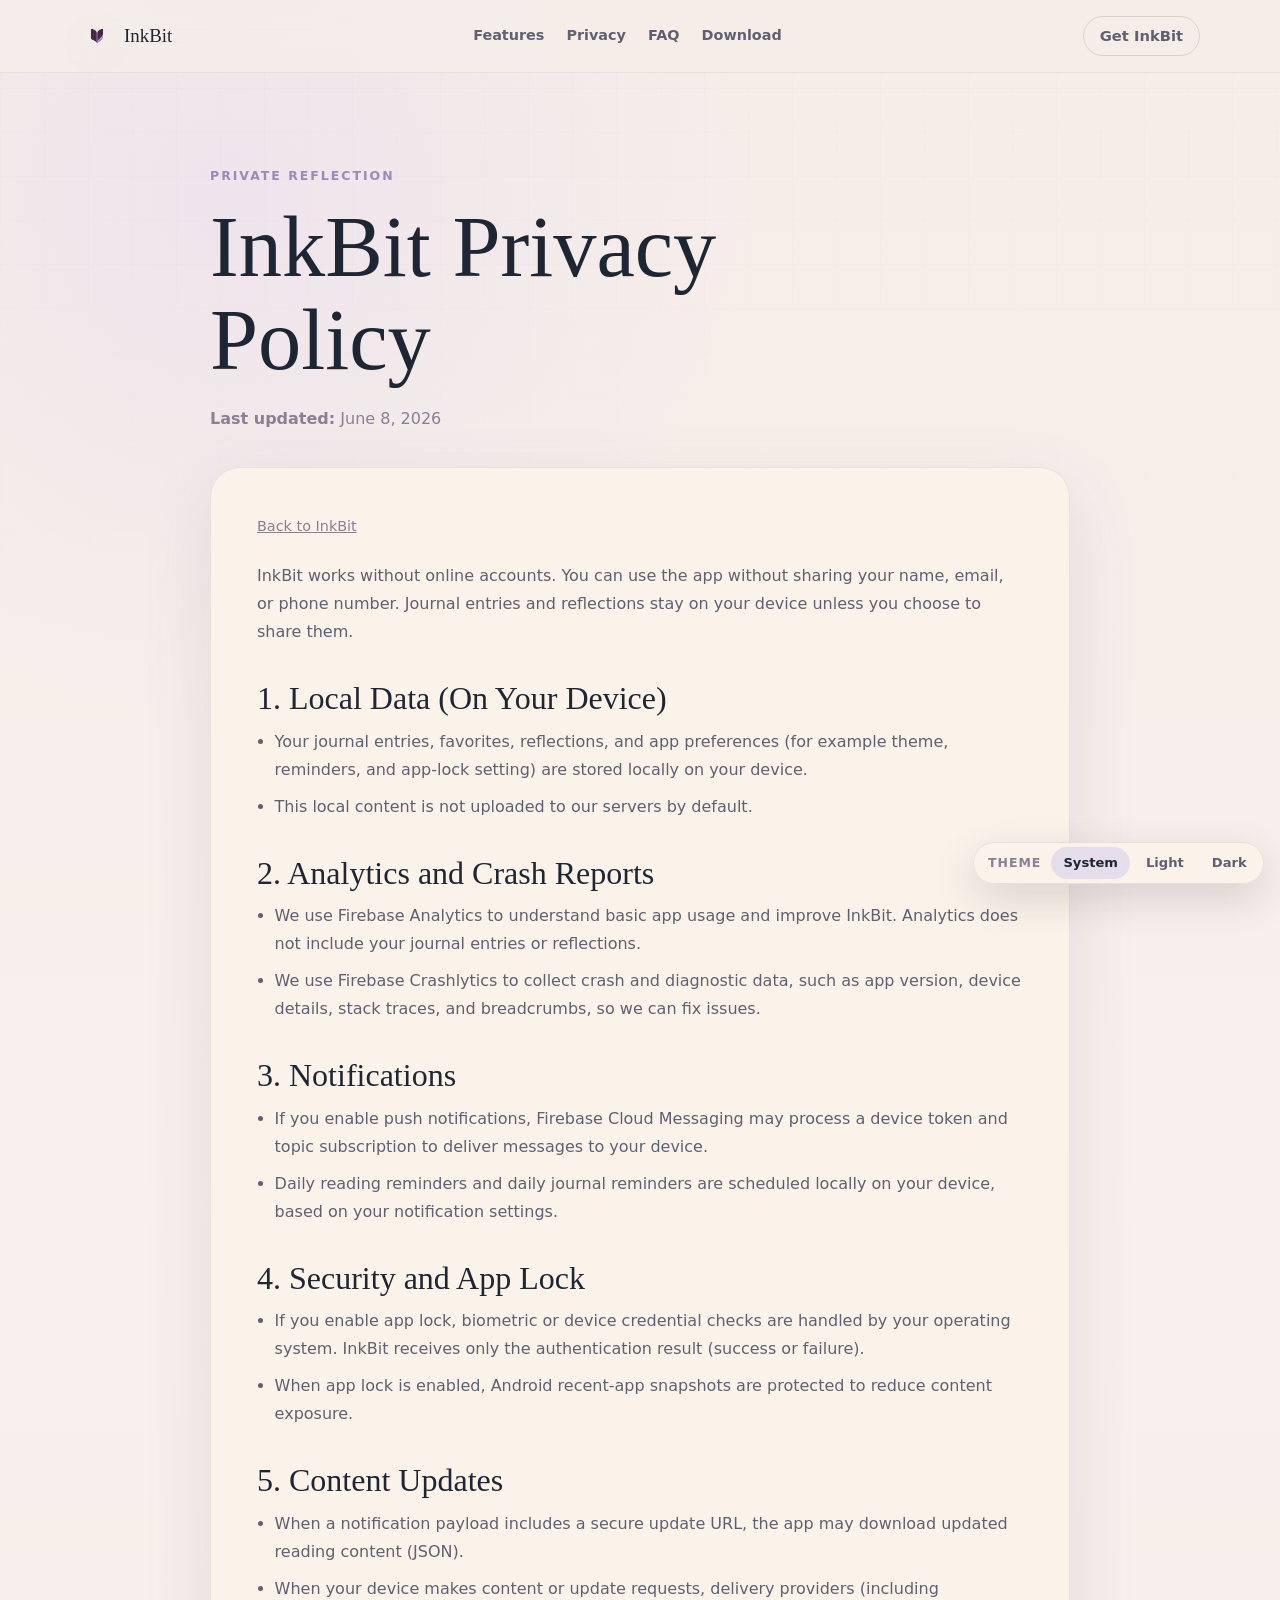
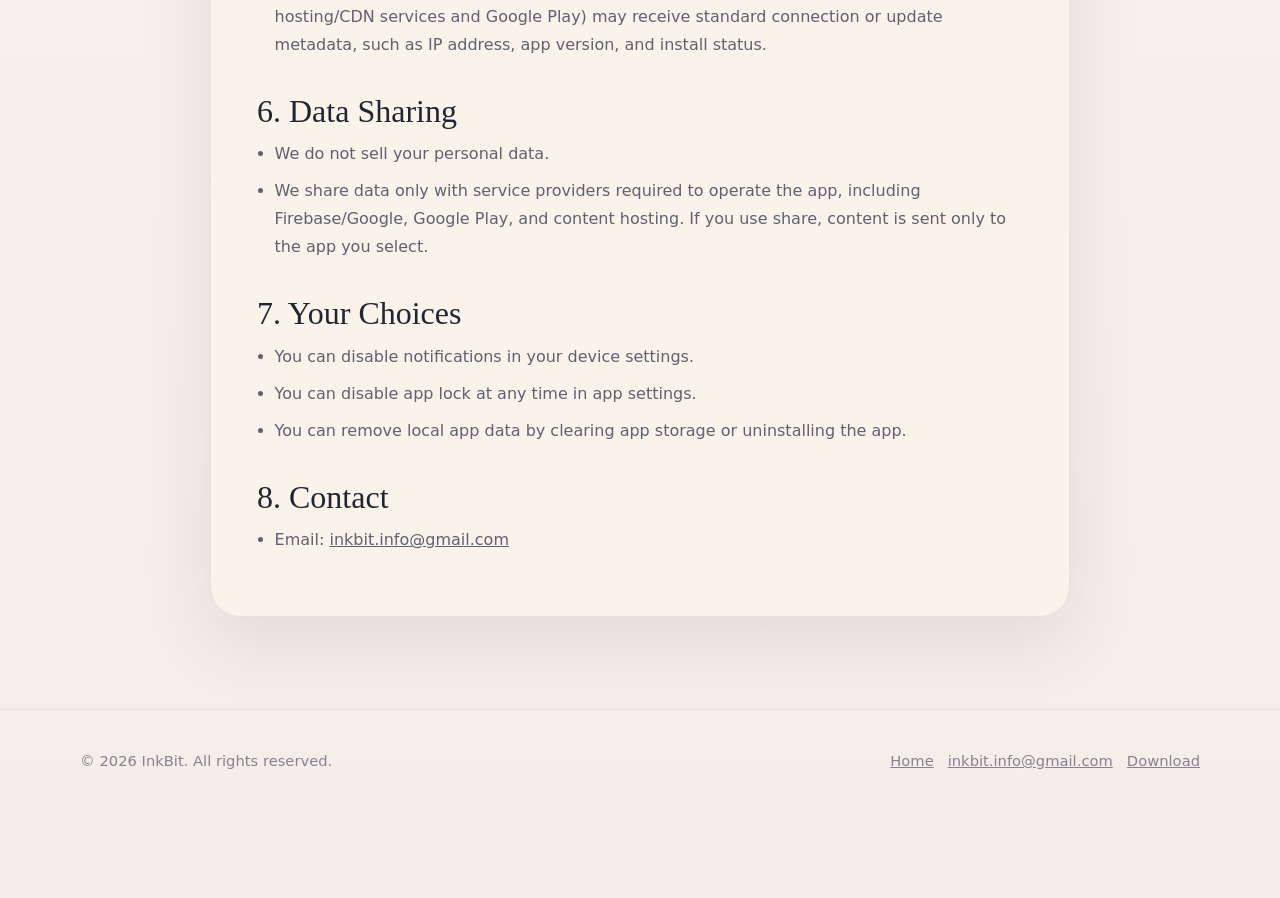
==== commit 205918a2: "Refurbush website alogn side app to conform the app look and feel" ====
--- a/privacy/index.html
+++ b/privacy/index.html
@@ -3,225 +3,598 @@
   <head>
     <meta charset="UTF-8" />
     <meta name="viewport" content="width=device-width, initial-scale=1" />
-    <title>InkBit: Journal & Reading Privacy Policy</title>
+    <title>InkBit Privacy Policy</title>
     <meta
       name="description"
-      content="Privacy policy for InkBit: Journal & Reading, covering local data, analytics, crash reporting, notifications, security, and user choices."
+      content="InkBit privacy policy covering local data, analytics, crash reporting, notifications, security, and user choices."
     />
-    <meta
-      http-equiv="Content-Security-Policy"
-      content="default-src 'self'; script-src 'self'; style-src 'self'; img-src 'self' data:; font-src 'self'; connect-src 'none'; object-src 'none'; base-uri 'none'; form-action 'self'; manifest-src 'self'; media-src 'self'; worker-src 'none'; block-all-mixed-content"
-    />
-    <meta name="robots" content="index,follow,max-image-preview:large" />
-    <meta name="referrer" content="no-referrer" />
-    <meta name="theme-color" content="#f4efe8" />
-    <link rel="icon" type="image/png" sizes="32x32" href="../assets/branding/favicon-32.png" />
-    <link rel="apple-touch-icon" sizes="180x180" href="../assets/branding/apple-touch-icon.png" />
-    <link rel="manifest" href="../site.webmanifest" />
-    <link rel="canonical" href="https://proj.github.io/inkbit-legal/privacy/" />
-    <link rel="preload" href="../assets/fonts/newsreader-600.woff2" as="font" type="font/woff2" crossorigin />
-    <link rel="preload" href="../assets/fonts/instrument-sans-400.woff2" as="font" type="font/woff2" crossorigin />
-    <link rel="stylesheet" href="../assets/site.css" />
-    <meta property="og:title" content="InkBit: Journal & Reading Privacy Policy" />
-    <meta
-      property="og:description"
-      content="Privacy policy for InkBit: Journal & Reading, covering local data, analytics, crash reporting, notifications, security, and user choices."
-    />
-    <meta property="og:url" content="https://proj.github.io/inkbit-legal/privacy/" />
-    <meta property="og:type" content="article" />
-    <meta property="og:site_name" content="InkBit: Journal & Reading" />
-    <meta property="og:image" content="https://proj.github.io/inkbit-legal/assets/branding/og-card.png" />
-    <meta property="og:image:alt" content="InkBit: Journal & Reading social preview" />
-    <meta property="og:image:width" content="1200" />
-    <meta property="og:image:height" content="630" />
-    <meta name="twitter:card" content="summary_large_image" />
-    <meta name="twitter:title" content="InkBit: Journal & Reading Privacy Policy" />
-    <meta
-      name="twitter:description"
-      content="Privacy policy for InkBit: Journal & Reading, covering local data, analytics, crash reporting, notifications, security, and user choices."
-    />
-    <meta name="twitter:image" content="https://proj.github.io/inkbit-legal/assets/branding/og-card.png" />
-    <script src="../assets/site.js" defer></script>
+    <meta name="robots" content="index,follow" />
+    <meta name="theme-color" content="#F6EDE9" media="(prefers-color-scheme: light)" />
+    <meta name="theme-color" content="#17151C" media="(prefers-color-scheme: dark)" />
+    <link rel="icon" type="image/png" href="../assets/branding/logo.png" />
+    <link rel="apple-touch-icon" href="../assets/branding/logo.png" />
+    <link rel="canonical" href="https://trigri1.github.io/inkbit-legal/privacy/" />
+    <script>
+      (() => {
+        try {
+          const savedTheme = localStorage.getItem("inkbit-theme");
+          if (savedTheme === "light" || savedTheme === "dark") {
+            document.documentElement.dataset.theme = savedTheme;
+          }
+        } catch (error) {
+          document.documentElement.removeAttribute("data-theme");
+        }
+      })();
+    </script>
+    <style>
+      :root {
+        color-scheme: light dark;
+        --bg: #f6ede9;
+        --bg-soft: #f8f0ec;
+        --surface: #fbf2ea;
+        --elevated: #fff7f0;
+        --text: #1f2633;
+        --text-secondary: #5f6072;
+        --text-muted: #878194;
+        --accent: #9b8ab8;
+        --accent-soft: #e6ddec;
+        --border: #ddd0ca;
+        --border-soft: #e9deda;
+        --highlight-soft: #eee4ec;
+        --dark-bg: #17151c;
+        --theme-control-bg: #fbf2ea;
+        --theme-choice-text: #5f6072;
+        --theme-selected-bg: #e6ddec;
+        --theme-selected-text: #1f2633;
+        --font-serif: Literata, Georgia, "Times New Roman", serif;
+        --font-sans: "Work Sans", ui-sans-serif, system-ui, -apple-system, BlinkMacSystemFont,
+          "Segoe UI", sans-serif;
+      }
+
+      @media (prefers-color-scheme: dark) {
+        :root {
+          --bg: #17151c;
+          --bg-soft: #1d1922;
+          --surface: #211d25;
+          --elevated: #2d2631;
+          --text: #f4ede4;
+          --text-secondary: #c9bfce;
+          --text-muted: #938a9f;
+          --accent: #b7a6d8;
+          --accent-soft: #3a3148;
+          --border: #3f3745;
+          --border-soft: #332c38;
+          --highlight-soft: #332b40;
+          --theme-control-bg: #211d25;
+          --theme-choice-text: #c9bfce;
+          --theme-selected-bg: #3a3148;
+          --theme-selected-text: #f4ede4;
+        }
+      }
+
+      :root[data-theme="light"] {
+        color-scheme: light;
+        --bg: #f6ede9;
+        --bg-soft: #f8f0ec;
+        --surface: #fbf2ea;
+        --elevated: #fff7f0;
+        --text: #1f2633;
+        --text-secondary: #5f6072;
+        --text-muted: #878194;
+        --accent: #9b8ab8;
+        --accent-soft: #e6ddec;
+        --border: #ddd0ca;
+        --border-soft: #e9deda;
+        --highlight-soft: #eee4ec;
+        --theme-control-bg: #fbf2ea;
+        --theme-choice-text: #5f6072;
+        --theme-selected-bg: #e6ddec;
+        --theme-selected-text: #1f2633;
+      }
+
+      :root[data-theme="dark"] {
+        color-scheme: dark;
+        --bg: #17151c;
+        --bg-soft: #1d1922;
+        --surface: #211d25;
+        --elevated: #2d2631;
+        --text: #f4ede4;
+        --text-secondary: #c9bfce;
+        --text-muted: #938a9f;
+        --accent: #b7a6d8;
+        --accent-soft: #3a3148;
+        --border: #3f3745;
+        --border-soft: #332c38;
+        --highlight-soft: #332b40;
+        --theme-control-bg: #211d25;
+        --theme-choice-text: #c9bfce;
+        --theme-selected-bg: #3a3148;
+        --theme-selected-text: #f4ede4;
+      }
+
+      * {
+        box-sizing: border-box;
+      }
+
+      html {
+        scroll-behavior: smooth;
+      }
+
+      body {
+        margin: 0;
+        padding-bottom: 86px;
+        background:
+          radial-gradient(circle at 18% 8%, var(--highlight-soft), transparent 32rem),
+          linear-gradient(180deg, var(--bg), var(--bg-soft) 48%, var(--bg));
+        color: var(--text);
+        font-family: var(--font-sans);
+        line-height: 1.75;
+        text-rendering: optimizeLegibility;
+      }
+
+      body::before {
+        position: fixed;
+        inset: 0;
+        z-index: -1;
+        pointer-events: none;
+        content: "";
+        background-image:
+          linear-gradient(rgba(95, 96, 114, 0.035) 1px, transparent 1px),
+          linear-gradient(90deg, rgba(95, 96, 114, 0.03) 1px, transparent 1px);
+        background-size: 44px 44px;
+        mask-image: linear-gradient(to bottom, rgba(0, 0, 0, 0.62), transparent 68%);
+      }
+
+      a {
+        color: inherit;
+      }
+
+      :focus-visible {
+        outline: 3px solid var(--accent);
+        outline-offset: 4px;
+      }
+
+      .site-header {
+        position: sticky;
+        top: 0;
+        z-index: 10;
+        border-bottom: 1px solid var(--border-soft);
+        background: color-mix(in srgb, var(--bg), transparent 8%);
+        backdrop-filter: blur(18px);
+      }
+
+      .nav-shell {
+        display: flex;
+        align-items: center;
+        justify-content: space-between;
+        width: min(calc(100% - 32px), 1120px);
+        min-height: 72px;
+        margin: 0 auto;
+        gap: 16px;
+      }
+
+      .brand {
+        display: inline-flex;
+        align-items: center;
+        gap: 10px;
+        font-family: var(--font-serif);
+        font-size: 1.18rem;
+        text-decoration: none;
+      }
+
+      .brand-mark {
+        width: 34px;
+        height: 34px;
+        border-radius: 50%;
+        object-fit: contain;
+        filter: drop-shadow(0 8px 18px rgba(89, 75, 104, 0.16));
+      }
+
+      .nav-links {
+        display: none;
+        align-items: center;
+        gap: 22px;
+        color: var(--text-secondary);
+        font-size: 0.9rem;
+        font-weight: 700;
+      }
+
+      .nav-links a {
+        text-decoration: none;
+      }
+
+      .nav-links a:hover,
+      .footer a:hover {
+        color: var(--text);
+      }
+
+      .button {
+        display: inline-flex;
+        align-items: center;
+        justify-content: center;
+        min-height: 40px;
+        padding: 0 16px;
+        border: 1px solid var(--border);
+        border-radius: 999px;
+        color: var(--text-secondary);
+        font-size: 0.92rem;
+        font-weight: 800;
+        line-height: 1;
+        text-decoration: none;
+      }
+
+      main {
+        width: min(calc(100% - 32px), 860px);
+        margin: 0 auto;
+        padding: 64px 0 92px;
+      }
+
+      .policy-hero {
+        margin-bottom: 34px;
+      }
+
+      .eyebrow {
+        margin: 0 0 14px;
+        color: var(--accent);
+        font-size: 0.78rem;
+        font-weight: 900;
+        letter-spacing: 0.16em;
+        text-transform: uppercase;
+      }
+
+      h1,
+      h2 {
+        font-family: var(--font-serif);
+        font-weight: 500;
+        line-height: 1.08;
+      }
+
+      h1 {
+        width: min(100%, 690px);
+        margin: 0;
+        font-size: clamp(3rem, 12vw, 5.4rem);
+      }
+
+      h2 {
+        margin: 2.2rem 0 0.75rem;
+        font-size: clamp(1.45rem, 4vw, 2rem);
+      }
+
+      .meta {
+        margin: 18px 0 0;
+        color: var(--text-muted);
+      }
+
+      article {
+        padding: clamp(24px, 5vw, 46px);
+        border: 1px solid var(--border-soft);
+        border-radius: 30px;
+        background: var(--theme-control-bg);
+        box-shadow: 0 24px 70px rgba(89, 75, 104, 0.12);
+      }
+
+      p {
+        margin: 0 0 1rem;
+        color: var(--theme-choice-text);
+      }
+
+      ul {
+        margin: 0 0 1rem;
+        padding-left: 1.1rem;
+        color: var(--text-secondary);
+      }
+
+      li + li {
+        margin-top: 0.55rem;
+      }
+
+      .source-note {
+        margin-bottom: 1.4rem;
+        color: var(--text-muted);
+        font-size: 0.9rem;
+      }
+
+      .footer {
+        padding: 38px 0;
+        border-top: 1px solid var(--border-soft);
+        color: var(--text-muted);
+        font-size: 0.92rem;
+      }
+
+      .footer-inner {
+        display: flex;
+        flex-direction: column;
+        gap: 14px;
+        width: min(calc(100% - 32px), 1120px);
+        margin: 0 auto;
+      }
+
+      .footer-links {
+        display: flex;
+        flex-wrap: wrap;
+        gap: 14px;
+      }
+
+      .theme-switcher {
+        position: fixed;
+        right: max(16px, env(safe-area-inset-right));
+        bottom: max(16px, env(safe-area-inset-bottom));
+        z-index: 20;
+        display: inline-flex;
+        align-items: center;
+        gap: 4px;
+        width: fit-content;
+        padding: 4px;
+        border: 1px solid var(--border-soft);
+        border-radius: 999px;
+        background: color-mix(in srgb, var(--surface), transparent 8%);
+        box-shadow: 0 14px 42px rgba(31, 38, 51, 0.16);
+        backdrop-filter: blur(16px);
+      }
+
+      .theme-switcher-label {
+        margin: 0 6px 0 10px;
+        color: var(--text-muted);
+        font-size: 0.78rem;
+        font-weight: 800;
+        letter-spacing: 0.08em;
+        text-transform: uppercase;
+      }
+
+      .theme-choice {
+        min-height: 32px;
+        padding: 0 12px;
+        border: 0;
+        border-radius: 999px;
+        background: transparent;
+        color: var(--text-secondary);
+        cursor: pointer;
+        font: inherit;
+        font-size: 0.82rem;
+        font-weight: 800;
+      }
+
+      .theme-choice[aria-pressed="true"] {
+        background: var(--theme-selected-bg);
+        color: var(--theme-selected-text);
+      }
+
+      @media (min-width: 760px) {
+        .nav-links {
+          display: flex;
+        }
+
+        main {
+          padding-top: 92px;
+        }
+
+        .footer-inner {
+          flex-direction: row;
+          justify-content: space-between;
+          align-items: center;
+        }
+
+        .footer-links {
+          align-items: center;
+        }
+      }
+
+      @media (max-width: 520px) {
+        body {
+          padding-bottom: 112px;
+        }
+
+        .theme-switcher {
+          right: 16px;
+          left: 16px;
+          justify-content: center;
+        }
+      }
+    </style>
   </head>
-  <body class="policy-page">
-    <a class="skip-link" href="#main">Skip to content</a>
-
-    <header class="site-header site-header--menu" data-site-header>
-      <div class="container site-header__inner">
+  <body>
+    <header class="site-header">
+      <nav class="nav-shell" aria-label="Primary navigation">
         <a class="brand" href="../" aria-label="InkBit home">
           <img
-            class="brand__icon"
-            src="../assets/branding/inkbit_app_icon_1024.png"
+            class="brand-mark"
+            src="../assets/branding/logo.png"
             alt=""
-            width="64"
-            height="64"
+            width="1024"
+            height="1024"
+            aria-hidden="true"
           />
-          <span class="brand__lockup">
-            <span class="brand__name">InkBit</span>
-            <span class="brand__tag">Journal &amp; Reading</span>
-          </span>
+          <span>InkBit</span>
         </a>
-
-        <button
-          class="site-header__menu-toggle"
-          type="button"
-          aria-label="Open site menu"
-          aria-controls="site-primary-nav"
-          aria-expanded="false"
-          data-menu-toggle
-          hidden
-        >
-          <span></span>
-          <span></span>
-          <span></span>
-        </button>
-
-        <nav class="site-nav" id="site-primary-nav" aria-label="Primary">
+        <div class="nav-links">
+          <a href="../#features">Features</a>
+          <a href="../#privacy">Privacy</a>
+          <a href="../#faq">FAQ</a>
+          <a href="../#download">Download</a>
+        </div>
+        <a class="button" href="../#download">Get InkBit</a>
+      </nav>
+    </header>
+
+    <main>
+      <div class="policy-hero">
+        <p class="eyebrow">Private reflection</p>
+        <h1>InkBit Privacy Policy</h1>
+        <p class="meta"><strong>Last updated:</strong> June 8, 2026</p>
+      </div>
+
+      <article>
+        <!-- Source of truth: privacy/privacy_policy.md -->
+        <p class="source-note"><a href="../">Back to InkBit</a></p>
+
+        <p>
+          InkBit works without online accounts. You can use the app without sharing your name,
+          email, or phone number. Journal entries and reflections stay on your device unless you
+          choose to share them.
+        </p>
+
+        <h2>1. Local Data (On Your Device)</h2>
+        <ul>
+          <li>
+            Your journal entries, favorites, reflections, and app preferences (for example theme,
+            reminders, and app-lock setting) are stored locally on your device.
+          </li>
+          <li>This local content is not uploaded to our servers by default.</li>
+        </ul>
+
+        <h2>2. Analytics and Crash Reports</h2>
+        <ul>
+          <li>
+            We use Firebase Analytics to understand basic app usage and improve InkBit. Analytics
+            does not include your journal entries or reflections.
+          </li>
+          <li>
+            We use Firebase Crashlytics to collect crash and diagnostic data, such as app version,
+            device details, stack traces, and breadcrumbs, so we can fix issues.
+          </li>
+        </ul>
+
+        <h2>3. Notifications</h2>
+        <ul>
+          <li>
+            If you enable push notifications, Firebase Cloud Messaging may process a device token
+            and topic subscription to deliver messages to your device.
+          </li>
+          <li>
+            Daily reading reminders and daily journal reminders are scheduled locally on your
+            device, based on your notification settings.
+          </li>
+        </ul>
+
+        <h2>4. Security and App Lock</h2>
+        <ul>
+          <li>
+            If you enable app lock, biometric or device credential checks are handled by your
+            operating system. InkBit receives only the authentication result (success or failure).
+          </li>
+          <li>
+            When app lock is enabled, Android recent-app snapshots are protected to reduce content
+            exposure.
+          </li>
+        </ul>
+
+        <h2>5. Content Updates</h2>
+        <ul>
+          <li>
+            When a notification payload includes a secure update URL, the app may download updated
+            reading content (JSON).
+          </li>
+          <li>
+            When your device makes content or update requests, delivery providers (including
+            hosting/CDN services and Google Play) may receive standard connection or update
+            metadata, such as IP address, app version, and install status.
+          </li>
+        </ul>
+
+        <h2>6. Data Sharing</h2>
+        <ul>
+          <li>We do not sell your personal data.</li>
+          <li>
+            We share data only with service providers required to operate the app, including
+            Firebase/Google, Google Play, and content hosting. If you use share, content is sent
+            only to the app you select.
+          </li>
+        </ul>
+
+        <h2>7. Your Choices</h2>
+        <ul>
+          <li>You can disable notifications in your device settings.</li>
+          <li>You can disable app lock at any time in app settings.</li>
+          <li>You can remove local app data by clearing app storage or uninstalling the app.</li>
+        </ul>
+
+        <h2>8. Contact</h2>
+        <ul>
+          <li>Email: <a href="mailto:inkbit.info@gmail.com">inkbit.info@gmail.com</a></li>
+        </ul>
+      </article>
+    </main>
+
+    <footer class="footer">
+      <div class="footer-inner">
+        <div>&copy; 2026 InkBit. All rights reserved.</div>
+        <div class="footer-links">
           <a href="../">Home</a>
-          <a href="./" aria-current="page">Privacy</a>
-        </nav>
-
-        <div class="site-header__actions" aria-label="Store availability">
-          <button class="button button--disabled site-header__coming-soon" type="button" disabled aria-disabled="true">
-            Apple coming soon
-          </button>
-          <a
-            class="button button--primary site-header__cta"
-            href="https://play.google.com/store/apps/details?id=com.trigri.inkbit"
-            target="_blank"
-            rel="noopener noreferrer"
-            >Get on Google Play</a
-          >
+          <a href="mailto:inkbit.info@gmail.com">inkbit.info@gmail.com</a>
+          <a href="../#download">Download</a>
         </div>
-      </div>
-    </header>
-
-    <main class="policy-main" id="main">
-      <section class="section policy-section">
-        <div class="container">
-          <article class="policy-article" data-reveal>
-            <div class="policy-hero">
-              <div class="policy-hero__copy">
-                <a class="policy-back" href="../">Back to InkBit</a>
-                <p class="section-kicker">Privacy</p>
-                <h1>InkBit Privacy Policy</h1>
-                <p class="policy-meta"><strong>Last updated:</strong> February 17, 2026</p>
-                <p class="policy-summary">
-                  InkBit works without accounts. You can use the app without sharing your name, email, or phone
-                  number. Journal entries and reflections stay on your device unless you choose to share them.
-                </p>
-              </div>
-
-              <aside class="policy-card" aria-label="Privacy at a glance">
-                <p class="policy-card__title">At a glance</p>
-                <ul class="policy-card__list">
-                  <li>No account required</li>
-                  <li>Notes and preferences stay on your device by default</li>
-                  <li>Analytics and crash reports help us improve stability</li>
-                </ul>
-                <a class="policy-card__link" href="mailto:inkbit.info@gmail.com">inkbit.info@gmail.com</a>
-              </aside>
-            </div>
-
-            <div class="policy-prose">
-              <h2>1. Local Data (On Your Device)</h2>
-              <ul>
-                <li>
-                  Your journal entries, favorites, reflections, and app preferences (for example theme, reminders, and
-                  app-lock setting) are stored locally on your device.
-                </li>
-                <li>This local content is not uploaded to our servers by default.</li>
-              </ul>
-
-              <h2>2. Analytics and Crash Reports</h2>
-              <ul>
-                <li>
-                  We use Firebase Analytics to understand feature usage, such as screen opens, interactions, and
-                  navigation patterns.
-                </li>
-                <li>
-                  We use Firebase Crashlytics to collect crash and diagnostic data, such as app version, device
-                  details, stack traces, and breadcrumbs, so we can fix issues.
-                </li>
-              </ul>
-
-              <h2>3. Notifications</h2>
-              <ul>
-                <li>
-                  If you enable push notifications, Firebase Cloud Messaging may process a device token and topic
-                  subscription to deliver messages to your device.
-                </li>
-                <li>
-                  Daily reading reminders and daily journal reminders are scheduled locally on your device, based on
-                  your notification settings.
-                </li>
-              </ul>
-
-              <h2>4. Security and App Lock</h2>
-              <ul>
-                <li>
-                  If you enable app lock, biometric or device credential checks are handled by your operating system.
-                  InkBit receives only the authentication result (success or failure).
-                </li>
-                <li>When app lock is enabled, Android recent-app snapshots are protected to reduce content exposure.</li>
-              </ul>
-
-              <h2>5. Content Updates</h2>
-              <ul>
-                <li>
-                  When a notification payload includes a secure update URL, the app may download updated reading
-                  content (JSON).
-                </li>
-                <li>
-                  When your device makes content or update requests, delivery providers (including hosting/CDN services
-                  and Google Play) may receive standard connection or update metadata, such as IP address, app
-                  version, and install status.
-                </li>
-              </ul>
-
-              <h2>6. Data Sharing</h2>
-              <ul>
-                <li>We do not sell your personal data.</li>
-                <li>
-                  We share data only with service providers required to operate the app, including Firebase/Google,
-                  Google Play, and content hosting. If you use share, content is sent only to the app you select.
-                </li>
-              </ul>
-
-              <h2>7. Your Choices</h2>
-              <ul>
-                <li>You can disable notifications in your device settings.</li>
-                <li>You can disable app lock at any time in app settings.</li>
-                <li>You can remove local app data by clearing app storage or uninstalling the app.</li>
-              </ul>
-
-              <h2>8. Contact</h2>
-              <p>Email: <a href="mailto:inkbit.info@gmail.com">inkbit.info@gmail.com</a></p>
-            </div>
-          </article>
-        </div>
-      </section>
-    </main>
-
-    <footer class="site-footer">
-      <div class="container">
-        <div class="site-footer__panel" data-reveal>
-          <div class="site-footer__top">
-            <p class="section-kicker">InkBit</p>
-            <h2 class="site-footer__title">Calm reading, light journaling, and a clear privacy policy.</h2>
-            <div class="site-footer__links">
-              <a href="../">Home</a>
-              <a href="mailto:inkbit.info@gmail.com">inkbit.info@gmail.com</a>
-            </div>
-          </div>
-
-          <div class="site-footer__meta">
-            <span>Android available now</span>
-            <span>iPhone coming soon</span>
-            <span>&copy; 2026 InkBit</span>
-          </div>
+        <div class="theme-switcher" aria-label="Theme preference">
+          <span class="theme-switcher-label">Theme</span>
+          <button class="theme-choice" type="button" data-theme-choice="system">System</button>
+          <button class="theme-choice" type="button" data-theme-choice="light">Light</button>
+          <button class="theme-choice" type="button" data-theme-choice="dark">Dark</button>
         </div>
       </div>
     </footer>
+    <script>
+      (() => {
+        const storageKey = "inkbit-theme";
+        const darkQuery = matchMedia("(prefers-color-scheme: dark)");
+        const buttons = [...document.querySelectorAll("[data-theme-choice]")];
+        const themeMetaTags = [...document.querySelectorAll('meta[name="theme-color"]')];
+
+        const getSavedChoice = () => {
+          try {
+            const savedTheme = localStorage.getItem(storageKey);
+            return savedTheme === "light" || savedTheme === "dark" ? savedTheme : "system";
+          } catch (error) {
+            return "system";
+          }
+        };
+
+        const getEffectiveTheme = (choice) => {
+          if (choice === "light" || choice === "dark") {
+            return choice;
+          }
+          return darkQuery.matches ? "dark" : "light";
+        };
+
+        const applyTheme = (choice) => {
+          if (choice === "light" || choice === "dark") {
+            document.documentElement.dataset.theme = choice;
+          } else {
+            document.documentElement.removeAttribute("data-theme");
+          }
+
+          buttons.forEach((button) => {
+            button.setAttribute("aria-pressed", String(button.dataset.themeChoice === choice));
+          });
+
+          const effectiveTheme = getEffectiveTheme(choice);
+          themeMetaTags.forEach((tag) => {
+            tag.content = effectiveTheme === "dark" ? "#17151C" : "#F6EDE9";
+          });
+        };
+
+        buttons.forEach((button) => {
+          button.addEventListener("click", () => {
+            const choice = button.dataset.themeChoice;
+            try {
+              if (choice === "system") {
+                localStorage.removeItem(storageKey);
+              } else {
+                localStorage.setItem(storageKey, choice);
+              }
+            } catch (error) {
+              // Theme changes still apply for this page view if storage is unavailable.
+            }
+            applyTheme(choice);
+          });
+        });
+
+        darkQuery.addEventListener("change", () => {
+          if (getSavedChoice() === "system") {
+            applyTheme("system");
+          }
+        });
+
+        applyTheme(getSavedChoice());
+      })();
+    </script>
   </body>
 </html>
